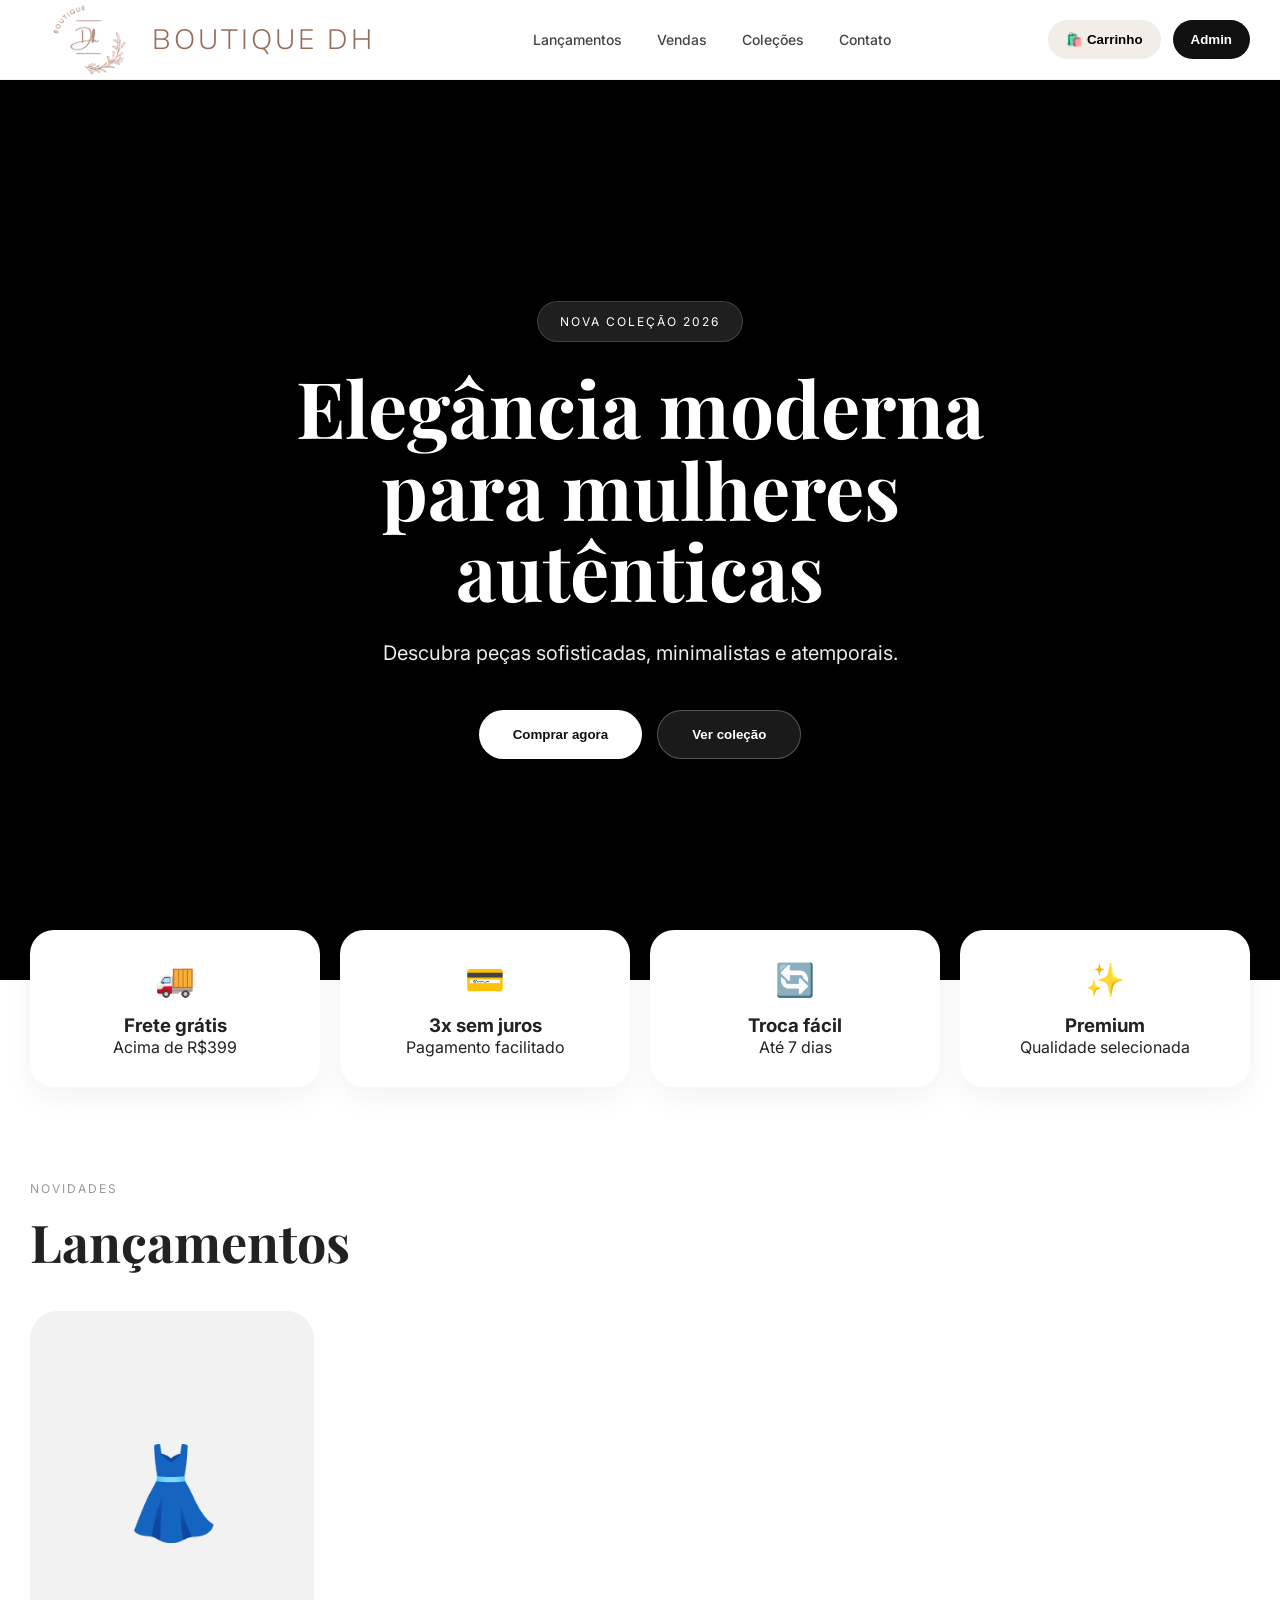
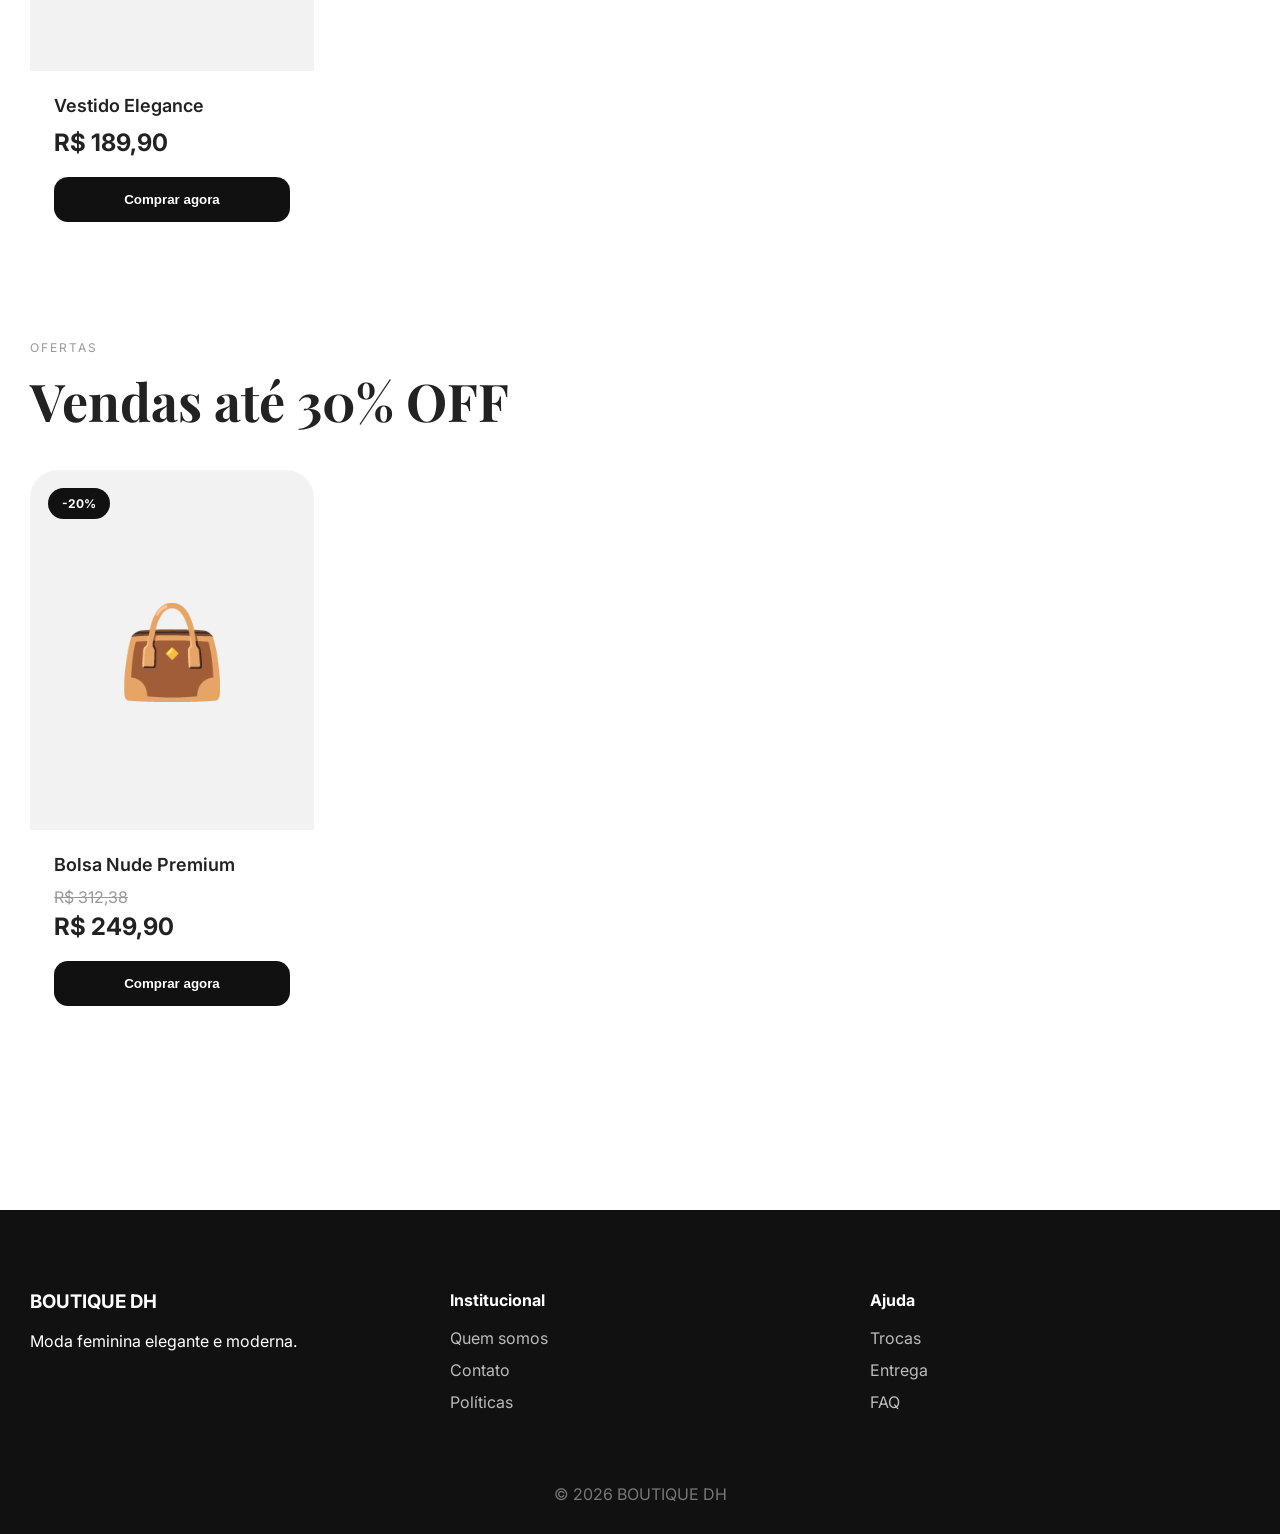
==== index.html @ a4593ec1 "Add files via upload" ====
<!DOCTYPE html>
<html lang="pt-BR">
<head>
    <meta charset="UTF-8">
    <meta name="viewport" content="width=device-width, initial-scale=1.0">
    <title>BOUTIQUE DH</title>

    <!-- GOOGLE FONTS -->
    <link rel="preconnect" href="https://fonts.googleapis.com">
    <link rel="preconnect" href="https://fonts.gstatic.com" crossorigin>
    <link href="https://fonts.googleapis.com/css2?family=Nunito+Sans:wght@300;400;600&display=swap" rel="stylesheet">

    <link href="https://fonts.googleapis.com/css2?family=Playfair+Display:wght@500;600;700&family=Inter:wght@300;400;500;600;700&display=swap" rel="stylesheet">

    <!-- CSS -->
    <link rel="stylesheet" href="style.css">
</head>
<div id="productModal" class="product-modal">

    <div class="modal-content">

        <span class="close-modal" onclick="closeProductModal()">
            ✖
        </span>

        <div class="modal-body">

            <div class="modal-image">
                <img id="modalImage" src="">
            </div>

            <div class="modal-info">

                <h2 id="modalName"></h2>

                <div id="modalOldPrice" class="old-price"></div>

                <div id="modalPrice" class="product-price"></div>

                <p class="modal-desc">
                    Produto exclusivo da Boutique DH. Elegância e qualidade em cada detalhe.
                </p>

                <button class="product-btn">
                    Comprar agora
                </button>

            </div>

        </div>

    </div>

</div>



<body>

    <!-- HEADER -->
    <header class="header">

        <div class="header-container">

            <div class="logo">
    <img src="./logo_sem_fundo.png" alt="Logo Boutique DH" class="logo-img">
    <span>BOUTIQUE DH</span>
</div>

            <nav class="nav">
                <a href="#lancamentos">Lançamentos</a>
                <a href="#descontos">Vendas</a>
                <a href="#">Coleções</a>
                <a href="#">Contato</a>
            </nav>

            <div class="header-actions">

                <button class="cart-btn">
                    🛍️ Carrinho
                </button>

                <button class="admin-btn" onclick="toggleAdmin()">
                    Admin
                </button>

            </div>

        </div>

    </header>

    <!-- CLIENTE -->
    <div id="customerView">

        <!-- HERO -->
        <section class="hero">

            <!-- BACKGROUND BLUR -->
            <div class="hero-bg-blur"></div>

            <!-- WRAPPER DOS VIDEOS -->
            <div class="hero-video-wrapper">

                <video autoplay muted loop playsinline class="hero-video">
                    <source src="./video.mp4" type="video/mp4">
                </video>

                <video autoplay muted loop playsinline class="hero-video">
                    <source src="./video.mp4" type="video/mp4">
                </video>

                <video autoplay muted loop playsinline class="hero-video">
                    <source src="./video.mp4" type="video/mp4">
                </video>

            </div>

            <!-- OVERLAY -->
            <div class="hero-overlay"></div>

            <!-- CONTEÚDO -->
            <div class="hero-content">

                <span class="hero-tag">
                    NOVA COLEÇÃO 2026
                </span>

                <h1>
                    Elegância moderna para mulheres autênticas
                </h1>

                <p>
                    Descubra peças sofisticadas, minimalistas e atemporais.
                </p>

                <div class="hero-buttons">

                    <button onclick="scrollToSection('lancamentos')" class="hero-btn primary">
                        Comprar agora
                    </button>

                    <button class="hero-btn secondary">
                        Ver coleção
                    </button>

                </div>

            </div>

        </section>

        <!-- BENEFÍCIOS -->
        <section class="benefits">

            <div class="benefit-card">
                <div class="benefit-icon">🚚</div>
                <h3>Frete grátis</h3>
                <p>Acima de R$399</p>
            </div>

            <div class="benefit-card">
                <div class="benefit-icon">💳</div>
                <h3>3x sem juros</h3>
                <p>Pagamento facilitado</p>
            </div>

            <div class="benefit-card">
                <div class="benefit-icon">🔄</div>
                <h3>Troca fácil</h3>
                <p>Até 7 dias</p>
            </div>

            <div class="benefit-card">
                <div class="benefit-icon">✨</div>
                <h3>Premium</h3>
                <p>Qualidade selecionada</p>
            </div>

        </section>

        <!-- PRODUTOS -->
        <main class="container">

            <section class="products-section">

                <div class="section-header">
                    <span>NOVIDADES</span>

                    <h2 id="lancamentos">
                        Lançamentos
                    </h2>
                </div>

                <div class="products-grid" id="lancamentosGrid"></div>

            </section>

            <section class="products-section">

                <div class="section-header">

                    <span>OFERTAS</span>

                    <h2 id="descontos">
                        Vendas até 30% OFF
                    </h2>

                </div>

                <div class="products-grid" id="descontosGrid"></div>

            </section>

        </main>

    </div>

    <!-- ADMIN -->
    <div id="adminPanel" class="admin-panel">

        <div class="admin-container">

            <div class="admin-top">

                <h2>Painel Administrativo</h2>

                <button onclick="toggleAdmin()" class="close-admin-btn">
                    Voltar para loja
                </button>

            </div>

            <div class="admin-tabs">

                <button class="admin-tab active" onclick="switchAdminTab(event, 'produtos')">
                    Produtos
                </button>

                <button class="admin-tab" onclick="switchAdminTab(event, 'adicionar')">
                    Adicionar Produto
                </button>

            </div>

            <!-- PRODUTOS -->
            <div id="tab-produtos" class="tab-content active">

                <table class="products-table">

                    <thead>
                        <tr>
                            <th>Foto</th>
                            <th>Nome</th>
                            <th>Preço</th>
                            <th>Desconto</th>
                            <th>Ações</th>
                        </tr>
                    </thead>

                    <tbody id="productsTableBody"></tbody>

                </table>

            </div>

            <!-- ADICIONAR -->
            <div id="tab-adicionar" class="tab-content">

                <form class="product-form" id="formAddProduct">

                    <div class="form-group">
    <label>Seção do produto</label>
    <select id="prodSection" required>
        <option value="lancamentos">Lançamentos</option>
        <option value="ofertas">Ofertas</option>
    </select>
</div>

                    <div class="form-row">

                        <div class="form-group">
                            <label>Nome</label>
                            <input type="text" id="prodName" required>
                        </div>

                        <div class="form-group">
                            <label>Preço</label>
                            <input type="number" id="prodPrice" required>
                        </div>

                    </div>

                    <div class="form-row">

                        <div class="form-group">
                            <label>Desconto (%)</label>
                            <input type="number" id="prodDiscount">
                        </div>

                        <div class="form-group">
                            <label>Emoji</label>
                            <input type="text" id="prodEmoji">
                        </div>

                    </div>

                    <div class="form-group">
                        <label>Imagem do produto</label>
                       <input type="file" id="prodImages" accept="image/*" multiple>
                       <div class="preview-images" id="imagePreview"></div>
                    </div>

                    <button type="submit" class="submit-btn" id="submitBtn">
    Adicionar produto
</button>

                </form>

            </div>

        </div>

    </div>

    <!-- FOOTER -->
    <footer class="footer">

        <div class="footer-grid">

            <div>
                <h3>BOUTIQUE DH</h3>

                <p>
                    Moda feminina elegante e moderna.
                </p>
            </div>

            <div>

                <h4>Institucional</h4>

                <a href="#">Quem somos</a>
                <a href="#">Contato</a>
                <a href="#">Políticas</a>

            </div>

            <div>

                <h4>Ajuda</h4>

                <a href="#">Trocas</a>
                <a href="#">Entrega</a>
                <a href="#">FAQ</a>

            </div>

        </div>

        <div class="footer-bottom">
            © 2026 BOUTIQUE DH
        </div>

    </footer>


<div id="productModal" class="product-modal">

    <div class="modal-content">

        <button class="close-modal" onclick="closeProductModal()">
            ✖
        </button>

        <div class="modal-gallery">

            <button class="nav left" onclick="prevImage()">
                ‹
            </button>

            <img id="modalImage" src="" />

            <button class="nav right" onclick="nextImage()">
                ›
            </button>

        </div>

        <h2 id="modalName"></h2>

        <p id="modalOldPrice" class="old-price"></p>
        <p id="modalPrice"></p>

    </div>

</div>



    <!-- JS -->
    <script src="script.js"></script>





</body>
</html>
---- style.css ----
*{
    margin:0;
    padding:0;
    box-sizing:border-box;
}

html{
    scroll-behavior:smooth;
}

body{
    font-family:'Inter',sans-serif;
    background:#ffffff;
    color:#222;
}

/* HEADER */

.header{
    position:sticky;
    top:0;
    z-index:999;

    background:rgba(255,255,255,0.9);
    backdrop-filter:blur(10px);
    border-bottom:1px solid rgba(0,0,0,0.05);

    height:80px;
}

.header-container{
    max-width:1400px;
    margin:auto;

    padding:0 30px;
    height:100%;

    display:flex;
    align-items:center;
    justify-content:space-between;
}

/* LOGO */

/* LOGO */

.logo{
    display:flex;
    align-items:center;
    gap:12px;

    font-family: 'Nunito Sans', sans-serif;
    font-weight:300;

    font-size:28px;
    letter-spacing:3px;
    text-transform:uppercase;

    color:#976C59;

    -webkit-font-smoothing: antialiased;
    -moz-osx-font-smoothing: grayscale;
}




.logo-img{
    width:110px;
    height:auto;
    object-fit:contain;
}

/* NAV */

.nav{
    display:flex;
    gap:35px;
}

.nav a{
    text-decoration:none;
    color:#444;
    font-size:14px;
    font-weight:500;
    transition:0.3s;
}

.nav a:hover{
    color:#b78b68;
}

/* BOTÕES HEADER */

.header-actions{
    display:flex;
    gap:12px;
}

.cart-btn,
.admin-btn{
    border:none;
    cursor:pointer;

    padding:12px 18px;
    border-radius:50px;

    font-weight:600;
    transition:0.3s;
}

.cart-btn{
    background:#f2ede7;
}

.admin-btn{
    background:#111;
    color:white;
}

.admin-btn:hover{
    opacity:0.9;
}

/* HERO */

.hero{
    position:relative;
    height:100vh;
    overflow:hidden;

    display:flex;
    align-items:center;
    justify-content:center;

    background:#000;
}

/* FUNDO DESFOCADO */

.hero-bg-blur{
    position:absolute;
    inset:0;

    background:url('./capa-video.jpg') center center/cover no-repeat;

    filter:blur(50px);
    transform:scale(1.2);

    z-index:1;
}

/* WRAPPER DOS VIDEOS */

.hero-video-wrapper{
    position:absolute;
    inset:0;

    display:grid;
    grid-template-columns:1fr 1fr 1fr;

    z-index:2;
}

.hero-video{
    width:100%;
    height:100%;

    object-fit:cover;

    opacity:0.92;
}

/* OVERLAY */

.hero-overlay{
    position:absolute;
    inset:0;

    background:linear-gradient(
        to bottom,
        rgba(0,0,0,0.45),
        rgba(0,0,0,0.15),
        rgba(0,0,0,0.55)
    );

    z-index:3;
}

/* CONTEÚDO */

.hero-content{
    position:relative;
    z-index:4;

    max-width:850px;
    padding:0 25px;

    text-align:center;
    color:white;
}

.hero-tag{
    display:inline-block;

    padding:12px 22px;
    border-radius:50px;

    background:rgba(255,255,255,0.12);
    backdrop-filter:blur(10px);

    border:1px solid rgba(255,255,255,0.15);

    font-size:12px;
    letter-spacing:2px;

    margin-bottom:25px;
}

.hero h1{
    font-family:'Playfair Display',serif;

    font-size:78px;
    line-height:1.05;
    font-weight:700;

    margin-bottom:24px;

    text-shadow:0 10px 30px rgba(0,0,0,0.45);
}

.hero p{
    font-size:20px;
    line-height:1.7;

    color:rgba(255,255,255,0.92);

    margin-bottom:40px;
}

.hero-buttons{
    display:flex;
    gap:15px;
    justify-content:center;
}

.hero-btn{
    padding:16px 34px;

    border:none;
    border-radius:50px;

    cursor:pointer;
    font-weight:600;

    transition:0.3s;
}

.hero-btn.primary{
    background:white;
    color:#111;
}

.hero-btn.primary:hover{
    transform:translateY(-2px);
}

.hero-btn.secondary{
    background:rgba(255,255,255,0.1);
    color:white;

    border:1px solid rgba(255,255,255,0.25);
}

.hero-btn.secondary:hover{
    background:rgba(255,255,255,0.18);
}

/* BENEFITS */

.benefits{
    max-width:1300px;
    margin:-50px auto 0;

    position:relative;
    z-index:10;

    display:grid;
    grid-template-columns:repeat(4,1fr);

    gap:20px;
    padding:0 30px;
}

.benefit-card{
    background:white;

    border-radius:24px;
    padding:30px;

    text-align:center;

    box-shadow:0 10px 30px rgba(0,0,0,0.05);

    transition:0.3s;
}

.benefit-card:hover{
    transform:translateY(-5px);
}

.benefit-icon{
    font-size:32px;
    margin-bottom:15px;
}

/* CONTAINER */

.container{
    max-width:1400px;
    margin:auto;

    padding:90px 30px;
}

.products-section{
    margin-bottom:90px;
}

.section-header{
    margin-bottom:35px;
}

.section-header span{
    font-size:12px;
    letter-spacing:2px;
    color:#999;
}

.section-header h2{
    font-family:'Playfair Display',serif;
    font-size:52px;
    margin-top:10px;
}

/* PRODUTOS */

.products-grid{
    display:grid;
    grid-template-columns:repeat(auto-fill,minmax(280px,1fr));
    gap:28px;
}

.product-card{
    background:white;
    border-radius:28px;

    overflow:hidden;

    transition:0.35s;

    position:relative;
}

.product-card:hover{
    transform:translateY(-8px);
    box-shadow:0 20px 50px rgba(0,0,0,0.12);
}

.product-image{
    width:100%;
    height:360px;

    overflow:hidden;
    background:#f2f2f2;
}

.product-image img{
    width:100%;
    height:100%;

    object-fit:cover;
    transition:0.4s;
}

.product-card:hover img{
    transform:scale(1.05);
}

.product-image-fallback{
    width:100%;
    height:100%;

    display:flex;
    align-items:center;
    justify-content:center;

    font-size:90px;
}

.discount-badge{
    position:absolute;

    top:18px;
    left:18px;

    background:#111;
    color:white;

    padding:8px 14px;
    border-radius:50px;

    font-size:12px;
    font-weight:700;

    z-index:20;
}

.product-info{
    padding:24px;
}

.product-name{
    font-size:18px;
    font-weight:600;

    margin-bottom:12px;
}

.old-price{
    text-decoration:line-through;
    color:#999;

    margin-bottom:5px;
}

.product-price{
    font-size:24px;
    font-weight:700;

    margin-bottom:20px;
}

.product-btn{
    width:100%;
    border:none;

    background:#111;
    color:white;

    padding:15px;
    border-radius:14px;

    cursor:pointer;
    font-weight:600;

    transition:0.3s;
}

.product-btn:hover{
    opacity:0.92;
}

/* FOOTER */

.footer{
    background:#111;
    color:white;

    padding:80px 30px 30px;
}

.footer-grid{
    max-width:1400px;
    margin:auto;

    display:grid;
    grid-template-columns:repeat(3,1fr);

    gap:40px;
}

.footer h3,
.footer h4{
    margin-bottom:18px;
}

.footer a{
    display:block;
    margin-bottom:12px;

    color:#bbb;
    text-decoration:none;

    transition:0.3s;
}

.footer a:hover{
    color:white;
}

.footer-bottom{
    text-align:center;
    margin-top:60px;

    color:#777;
}

/* ADMIN */

.admin-panel{
    display:none;
    min-height:100vh;

    padding:40px;
    background:#f5f5f5;
}

.admin-panel.active{
    display:block;
}

.admin-container{
    max-width:1300px;
    margin:auto;
}

.admin-top{
    display:flex;
    justify-content:space-between;

    margin-bottom:30px;
}

.close-admin-btn{
    border:none;

    padding:12px 20px;
    border-radius:12px;

    background:#111;
    color:white;

    cursor:pointer;
}

.admin-tabs{
    display:flex;
    gap:15px;

    margin-bottom:30px;
}

.admin-tab{
    border:none;

    padding:14px 20px;
    border-radius:12px;

    background:white;

    cursor:pointer;
}

.admin-tab.active{
    background:#111;
    color:white;
}

.tab-content{
    display:none;
}

.tab-content.active{
    display:block;
}

.products-table{
    width:100%;
    background:white;

    border-radius:20px;
    overflow:hidden;

    border-collapse:collapse;
}

.products-table th,
.products-table td{
    padding:18px;
    border-bottom:1px solid #eee;
}

.product-thumb{
    width:60px;
    height:60px;

    object-fit:cover;
    border-radius:12px;
}

.product-form{
    background:white;
    padding:35px;

    border-radius:24px;
}

.form-row{
    display:grid;
    grid-template-columns:1fr 1fr;

    gap:20px;
}

.form-group{
    margin-bottom:20px;
}

.form-group label{
    display:block;
    margin-bottom:10px;

    font-weight:600;
}

.form-group input{
    width:100%;
    padding:15px;

    border-radius:14px;
    border:1px solid #ddd;
}

.submit-btn{
    border:none;
    background:#111;

    color:white;
    padding:16px 24px;

    border-radius:14px;
    cursor:pointer;
}

/* RESPONSIVO */

@media(max-width:900px){

    .hero-video-wrapper{
        grid-template-columns:1fr;
    }

    .hero h1{
        font-size:58px;
    }

    .benefits{
        grid-template-columns:1fr 1fr;
    }

    .footer-grid{
        grid-template-columns:1fr;
    }

    .form-row{
        grid-template-columns:1fr;
    }

    .nav{
        display:none;
    }
}

@media(max-width:600px){

    .hero{
        height:90vh;
    }

    .hero-content{
        padding:0 30px;
    }

    .hero h1{
        font-size:40px;
    }

    .hero p{
        font-size:16px;
    }

    .hero-buttons{
        flex-direction:column;
    }

    .benefits{
        grid-template-columns:1fr;
    }

    .section-header h2{
        font-size:38px;
    }
}


.form-group select{
    width:100%;
    padding:15px;

    border-radius:14px;
    border:1px solid #ddd;

    background:white;
    font-family:inherit;
}


.product-modal{
    position:fixed;
    inset:0;

    background:rgba(0,0,0,0.6);

    display:none;
    align-items:center;
    justify-content:center;

    z-index:9999;
}

.product-modal.active{
    display:flex;
}

.modal-content{
    background:white;
    width:90%;
    max-width:900px;

    border-radius:20px;
    overflow:hidden;

    position:relative;
}

.close-modal{
    position:absolute;
    top:15px;
    right:20px;

    cursor:pointer;
    font-size:20px;
}

.modal-body{
    display:grid;
    grid-template-columns:1fr 1fr;
}

.modal-image img{
    width:100%;
    height:100%;
    object-fit:cover;
}

.modal-info{
    padding:30px;
}

.modal-desc{
    margin:20px 0;
    color:#555;
}

@media(max-width:800px){
    .modal-body{
        grid-template-columns:1fr;
    }
}

.preview-images{
    display:flex;
    gap:10px;
    flex-wrap:wrap;
    margin-top:10px;
}

.preview-images img{
    width:70px;
    height:70px;
    object-fit:cover;

    border-radius:10px;
    border:1px solid #ddd;
}



.product-modal{
    position:fixed;
    inset:0;

    background:rgba(0,0,0,0.7);
    display:none;

    align-items:center;
    justify-content:center;

    z-index:9999;
}

.product-modal.active{
    display:flex;
}

.modal-content{
    background:white;
    padding:25px;
    border-radius:20px;

    width:90%;
    max-width:600px;

    text-align:center;
    position:relative;
}

.close-modal{
    position:absolute;
    top:10px;
    right:10px;

    border:none;
    background:none;
    font-size:18px;
    cursor:pointer;
}

.modal-gallery{
    position:relative;
    width:100%;
    height:350px;

    display:flex;
    align-items:center;
    justify-content:center;

    margin-bottom:20px;
}

.modal-gallery img{
    width:100%;
    height:100%;
    object-fit:cover;

    border-radius:14px;
}

.modal-gallery .nav{
    position:absolute;
    top:50%;
    transform:translateY(-50%);

    border:none;
    background:rgba(0,0,0,0.5);
    color:white;

    width:40px;
    height:40px;

    border-radius:50%;
    cursor:pointer;

    font-size:20px;
}

.modal-gallery .left{
    left:10px;
}

.modal-gallery .right{
    right:10px;
}
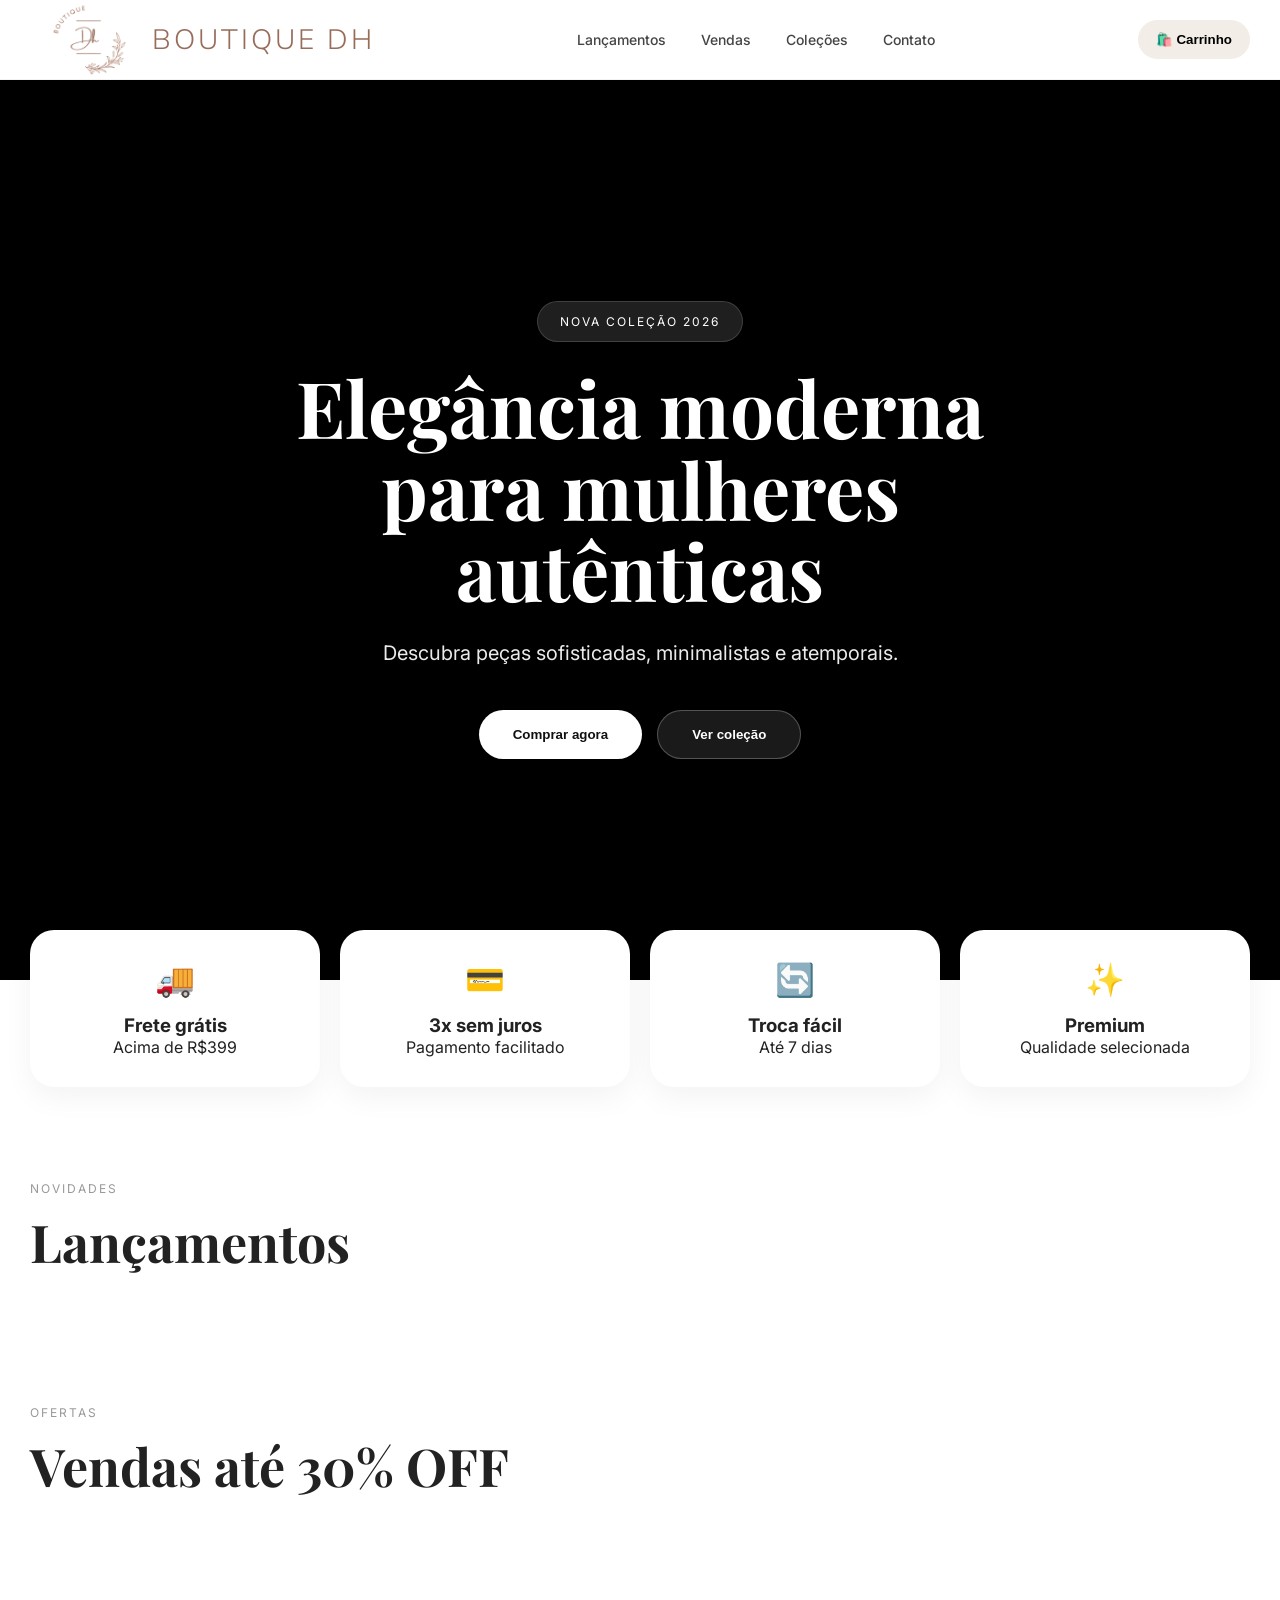
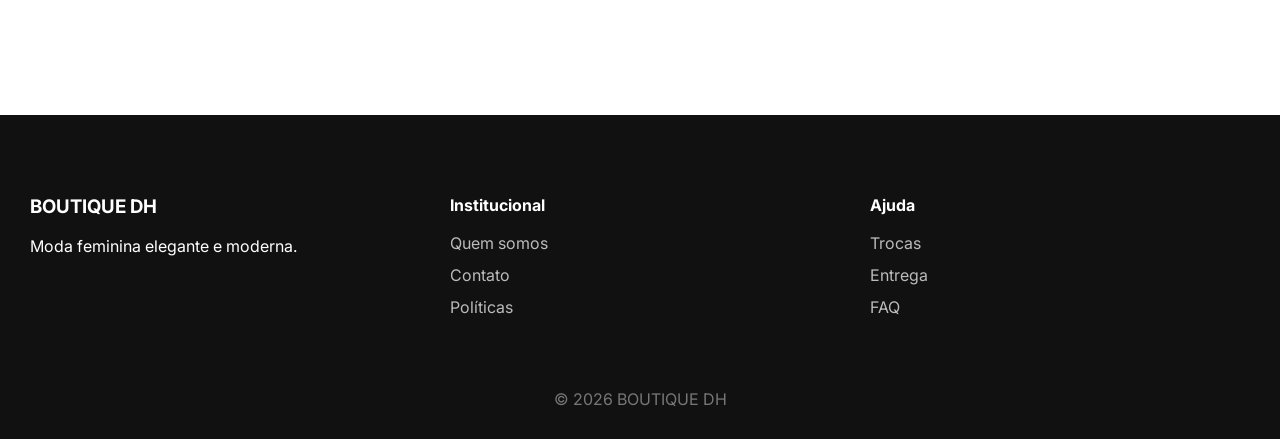
==== commit 7ad69a88: "Update index.html ajustes do index para exluir dados do admin" ====
--- a/index.html
+++ b/index.html
@@ -80,9 +80,7 @@
                     🛍️ Carrinho
                 </button>
 
-                <button class="admin-btn" onclick="toggleAdmin()">
-                    Admin
-                </button>
+                
 
             </div>
 
@@ -216,112 +214,7 @@
 
     </div>
 
-    <!-- ADMIN -->
-    <div id="adminPanel" class="admin-panel">
-
-        <div class="admin-container">
-
-            <div class="admin-top">
-
-                <h2>Painel Administrativo</h2>
-
-                <button onclick="toggleAdmin()" class="close-admin-btn">
-                    Voltar para loja
-                </button>
-
-            </div>
-
-            <div class="admin-tabs">
-
-                <button class="admin-tab active" onclick="switchAdminTab(event, 'produtos')">
-                    Produtos
-                </button>
-
-                <button class="admin-tab" onclick="switchAdminTab(event, 'adicionar')">
-                    Adicionar Produto
-                </button>
-
-            </div>
-
-            <!-- PRODUTOS -->
-            <div id="tab-produtos" class="tab-content active">
-
-                <table class="products-table">
-
-                    <thead>
-                        <tr>
-                            <th>Foto</th>
-                            <th>Nome</th>
-                            <th>Preço</th>
-                            <th>Desconto</th>
-                            <th>Ações</th>
-                        </tr>
-                    </thead>
-
-                    <tbody id="productsTableBody"></tbody>
-
-                </table>
-
-            </div>
-
-            <!-- ADICIONAR -->
-            <div id="tab-adicionar" class="tab-content">
-
-                <form class="product-form" id="formAddProduct">
-
-                    <div class="form-group">
-    <label>Seção do produto</label>
-    <select id="prodSection" required>
-        <option value="lancamentos">Lançamentos</option>
-        <option value="ofertas">Ofertas</option>
-    </select>
-</div>
-
-                    <div class="form-row">
-
-                        <div class="form-group">
-                            <label>Nome</label>
-                            <input type="text" id="prodName" required>
-                        </div>
-
-                        <div class="form-group">
-                            <label>Preço</label>
-                            <input type="number" id="prodPrice" required>
-                        </div>
-
-                    </div>
-
-                    <div class="form-row">
-
-                        <div class="form-group">
-                            <label>Desconto (%)</label>
-                            <input type="number" id="prodDiscount">
-                        </div>
-
-                        <div class="form-group">
-                            <label>Emoji</label>
-                            <input type="text" id="prodEmoji">
-                        </div>
-
-                    </div>
-
-                    <div class="form-group">
-                        <label>Imagem do produto</label>
-                       <input type="file" id="prodImages" accept="image/*" multiple>
-                       <div class="preview-images" id="imagePreview"></div>
-                    </div>
-
-                    <button type="submit" class="submit-btn" id="submitBtn">
-    Adicionar produto
-</button>
-
-                </form>
-
-            </div>
-
-        </div>
-
-    </div>
+
 
     <!-- FOOTER -->
     <footer class="footer">
@@ -396,7 +289,9 @@
 
 </div>
 
-
+<script src="https://www.gstatic.com/firebasejs/10.12.2/firebase-app-compat.js"></script>
+
+<script src="https://www.gstatic.com/firebasejs/10.12.2/firebase-database-compat.js"></script>
 
     <!-- JS -->
     <script src="script.js"></script>
@@ -406,4 +301,4 @@
 
 
 </body>
-</html>+</html>
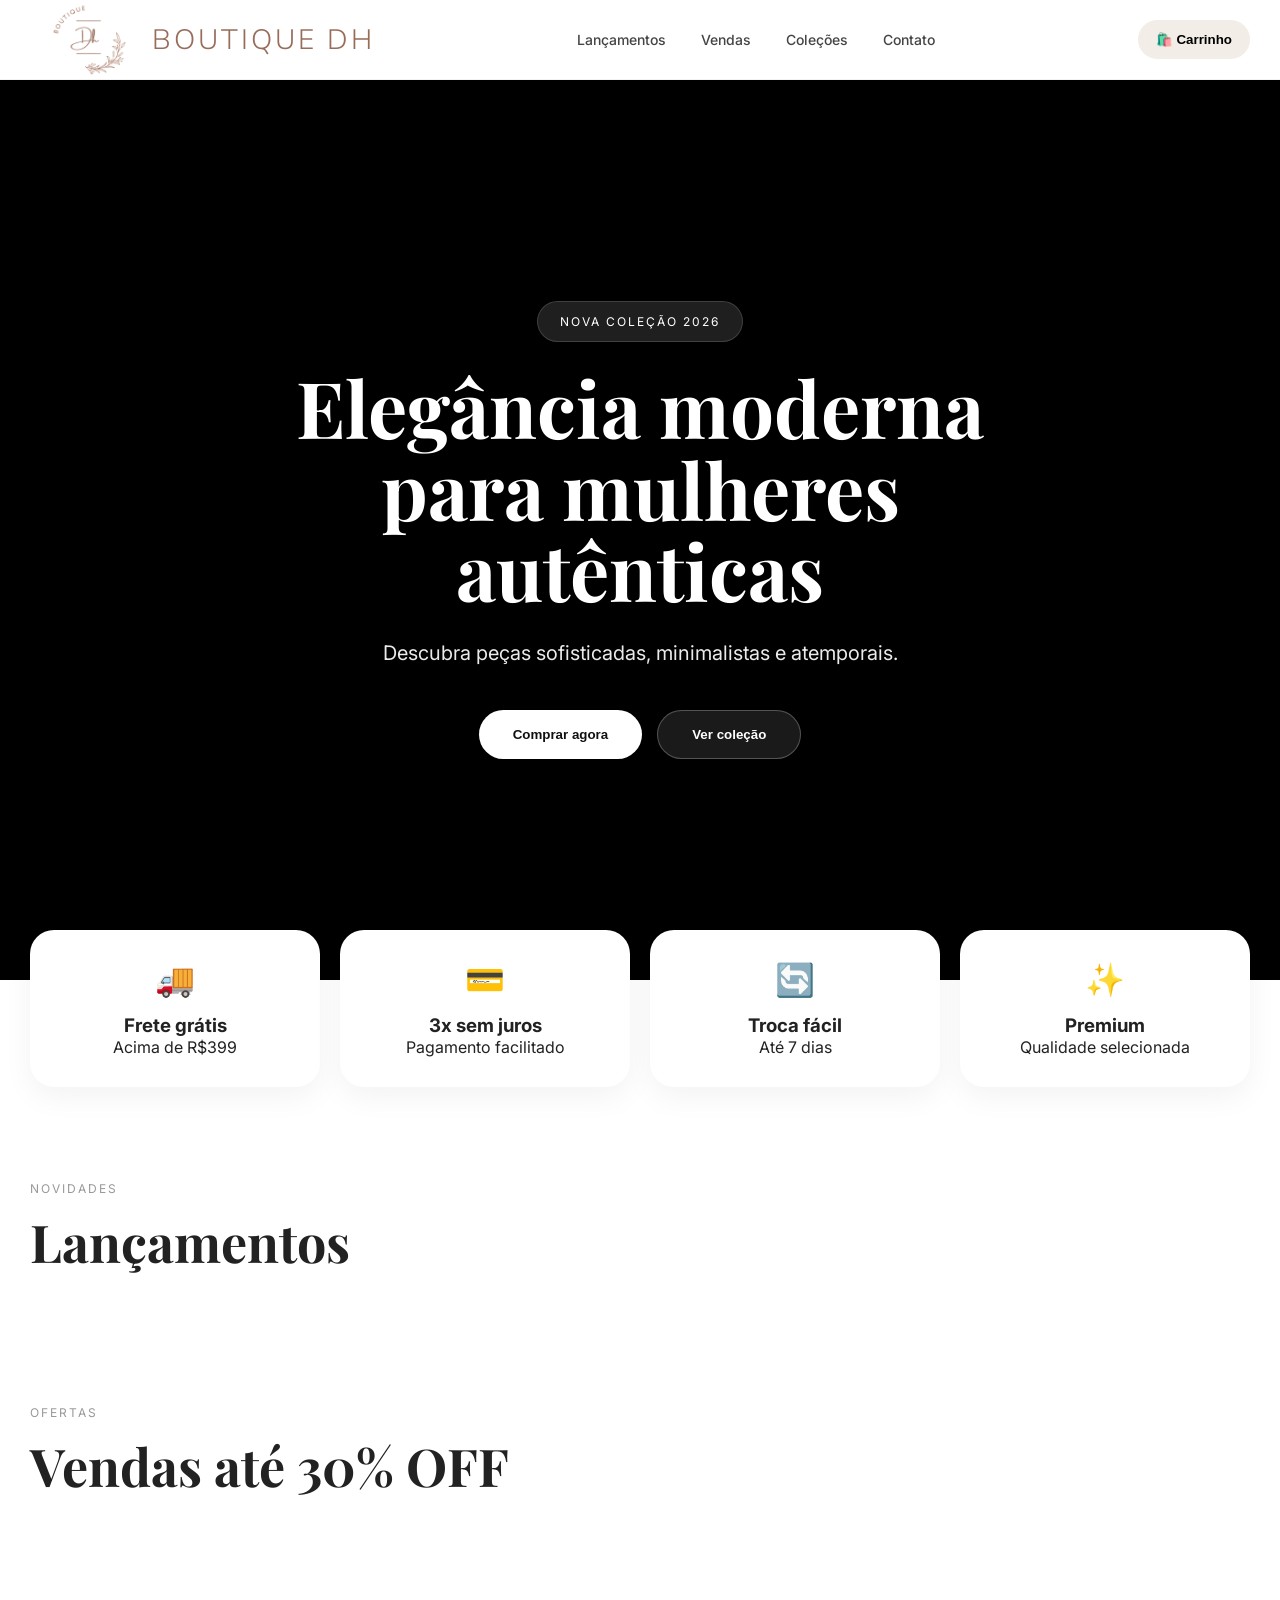
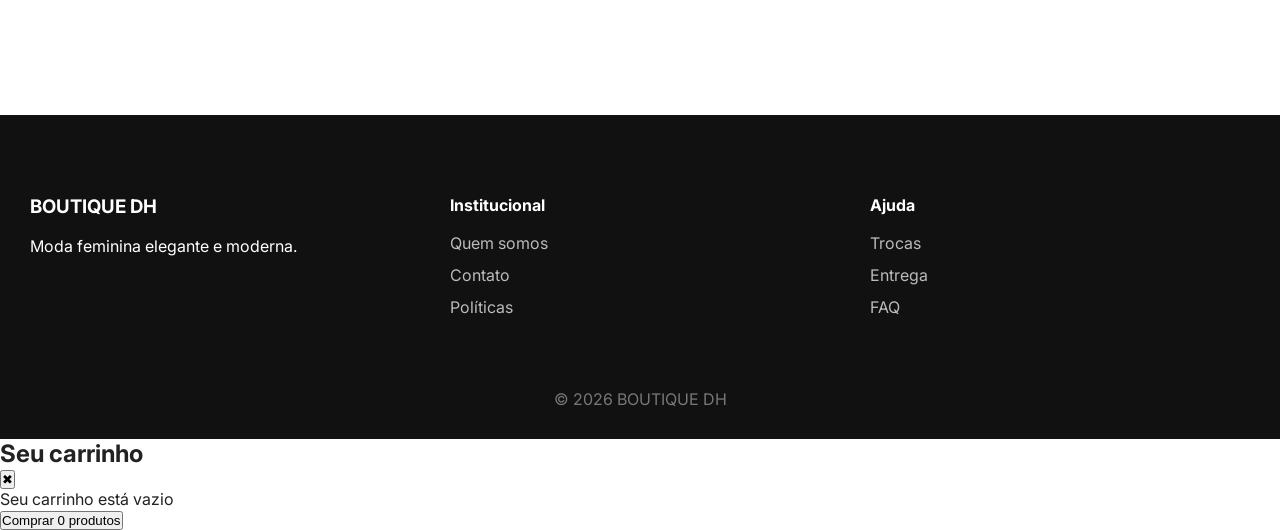
==== commit ab6d4373: "Update index.html" ====
--- a/index.html
+++ b/index.html
@@ -15,43 +15,6 @@
     <!-- CSS -->
     <link rel="stylesheet" href="style.css">
 </head>
-<div id="productModal" class="product-modal">
-
-    <div class="modal-content">
-
-        <span class="close-modal" onclick="closeProductModal()">
-            ✖
-        </span>
-
-        <div class="modal-body">
-
-            <div class="modal-image">
-                <img id="modalImage" src="">
-            </div>
-
-            <div class="modal-info">
-
-                <h2 id="modalName"></h2>
-
-                <div id="modalOldPrice" class="old-price"></div>
-
-                <div id="modalPrice" class="product-price"></div>
-
-                <p class="modal-desc">
-                    Produto exclusivo da Boutique DH. Elegância e qualidade em cada detalhe.
-                </p>
-
-                <button class="product-btn">
-                    Comprar agora
-                </button>
-
-            </div>
-
-        </div>
-
-    </div>
-
-</div>
 
 
 
@@ -76,10 +39,12 @@
 
             <div class="header-actions">
 
-                <button class="cart-btn">
-                    🛍️ Carrinho
+                <button
+                   class="cart-btn"
+                    onclick="openCart()">
+
+                     🛍️ Carrinho
                 </button>
-
                 
 
             </div>
@@ -256,8 +221,6 @@
         </div>
 
     </footer>
-
-
 <div id="productModal" class="product-modal">
 
     <div class="modal-content">
@@ -266,24 +229,113 @@
             ✖
         </button>
 
-        <div class="modal-gallery">
-
-            <button class="nav left" onclick="prevImage()">
-                ‹
+        <div class="modal-body">
+
+            <div class="modal-gallery">
+
+                <button class="modal-nav left" onclick="prevImage()">
+                    ‹
+                </button>
+
+                <img id="modalImage" src="" />
+
+                <button class="modal-nav right" onclick="nextImage()">
+                     ›
+                </button>
+
+            </div>
+
+            <div class="modal-info">
+
+                <h2 id="modalName"></h2>
+
+                <p id="modalOldPrice" class="old-price"></p>
+
+                <p id="modalPrice"></p>
+
+               <p id="modalDescription"></p>
+
+<div class="product-options">
+
+    <div class="option-group">
+
+        <h4>Tamanhos</h4>
+
+        <div id="sizeOptions" class="options-list"></div>
+
+    </div>
+
+    <div class="option-group">
+
+        <h4>Cores</h4>
+
+        <div id="colorOptions" class="options-list"></div>
+
+    </div>
+
+</div>
+
+<div class="modal-actions">
+
+    <button
+        class="product-btn secondary-btn"
+        onclick="addToCart()">
+
+        Adicionar ao carrinho
+
+    </button>
+
+    <button
+        class="product-btn"
+        onclick="buyProduct()">
+
+        Comprar agora
+
+    </button>
+
+</div>
+
+            </div>
+
+        </div>
+
+    </div>
+
+</div>
+<div id="cartModal" class="cart-modal">
+
+    <div class="cart-content">
+
+        <div class="cart-header">
+
+            <h2>Seu carrinho</h2>
+
+            <button
+                class="close-cart"
+                onclick="closeCart()">
+
+                ✖
+
             </button>
 
-            <img id="modalImage" src="" />
-
-            <button class="nav right" onclick="nextImage()">
-                ›
-            </button>
-
-        </div>
-
-        <h2 id="modalName"></h2>
-
-        <p id="modalOldPrice" class="old-price"></p>
-        <p id="modalPrice"></p>
+        </div>
+
+        <div id="cartItems">
+
+            <p class="empty-cart">
+                Seu carrinho está vazio
+            </p>
+
+        </div>
+
+        <button
+    class="checkout-btn"
+    id="checkoutBtn"
+    onclick="checkoutWhatsApp()">
+
+    Comprar 0 produtos
+
+</button>
 
     </div>
 
--- a/style.css
+++ b/style.css
@@ -881,4 +881,34 @@
 
 .modal-gallery .right{
     right:10px;
-}+}
+
+
+
+.login-screen{
+    min-height:100vh;
+
+    display:flex;
+    align-items:center;
+    justify-content:center;
+
+    background:#f5f5f5;
+}
+
+.login-box{
+    background:white;
+
+    padding:40px;
+    border-radius:24px;
+
+    width:100%;
+    max-width:400px;
+
+    text-align:center;
+
+    box-shadow:0 10px 40px rgba(0,0,0,0.08);
+}
+
+.login-box h2{
+    margin-bottom:25px;
+}
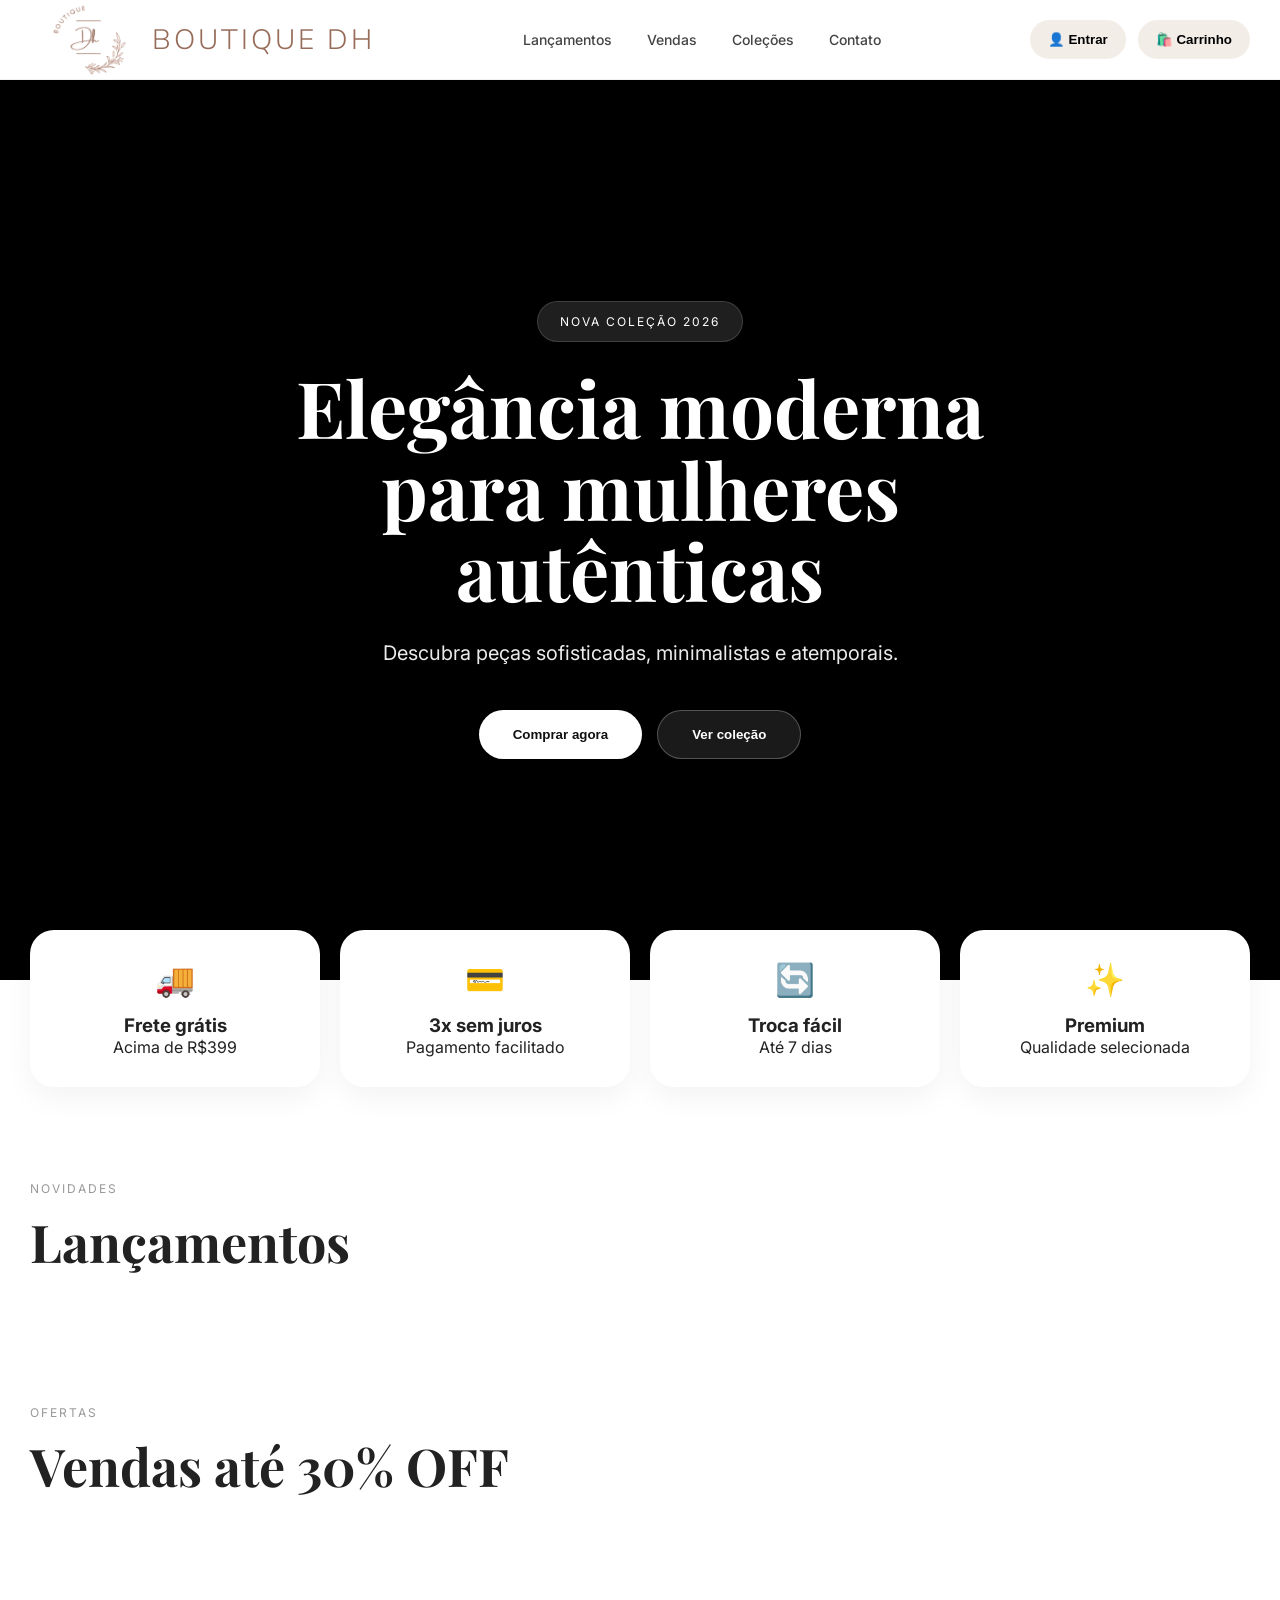
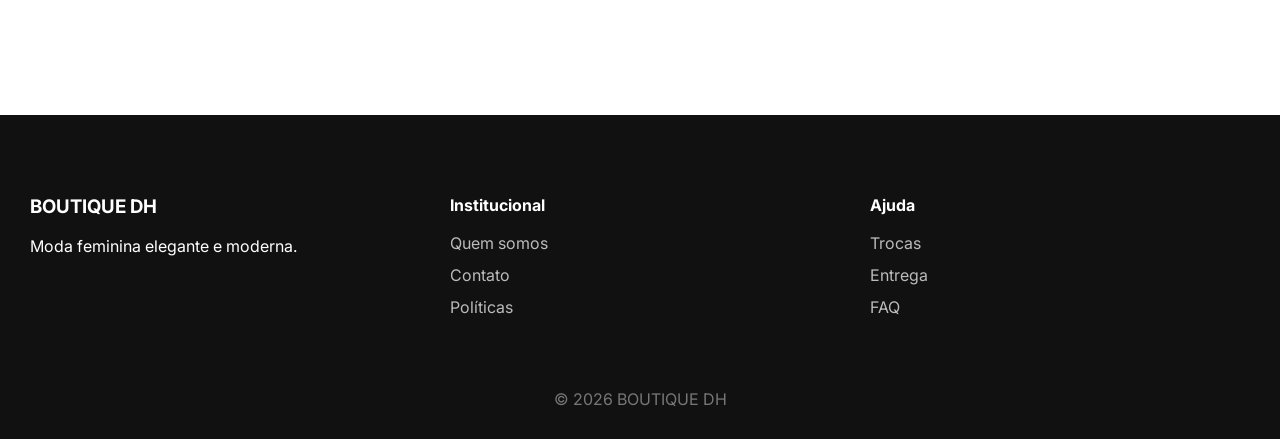
==== commit e50a6403: "Update index.html" ====
--- a/index.html
+++ b/index.html
@@ -37,17 +37,29 @@
                 <a href="#">Contato</a>
             </nav>
 
-            <div class="header-actions">
-
-                <button
-                   class="cart-btn"
-                    onclick="openCart()">
-
-                     🛍️ Carrinho
-                </button>
-                
-
-            </div>
+<div class="header-actions">
+
+    <div id="userBox" class="user-box">
+        <span id="userGreeting"></span>
+
+        <button onclick="logoutCustomer()" class="cart-btn">
+    Sair
+</button>
+    </div>
+
+    <button
+        id="loginBtn"
+        onclick="loginCustomer()"
+        class="cart-btn">
+
+        👤 Entrar
+    </button>
+
+    <button class="cart-btn" onclick="openCart()">
+        🛍️ Carrinho
+    </button>
+
+</div>
 
         </div>
 
@@ -345,6 +357,8 @@
 
 <script src="https://www.gstatic.com/firebasejs/10.12.2/firebase-database-compat.js"></script>
 
+<script src="https://www.gstatic.com/firebasejs/10.12.2/firebase-auth-compat.js"></script>
+
     <!-- JS -->
     <script src="script.js"></script>
 
--- a/style.css
+++ b/style.css
@@ -912,3 +912,560 @@
 .login-box h2{
     margin-bottom:25px;
 }
+
+
+#modalDescription{
+    margin-top: 15px;
+    color: #555;
+    line-height: 1.6;
+}
+
+#modalSizes,
+#modalColors{
+    margin-top: 10px;
+    font-weight: 600;
+    color: #222;
+}
+
+
+/* =========================
+   MODAL PRODUTO
+========================= */
+
+.product-modal{
+    position: fixed;
+    inset: 0;
+    background: rgba(0,0,0,0.7);
+
+    display: none;
+    align-items: center;
+    justify-content: center;
+
+    z-index: 9999;
+
+    padding: 20px;
+}
+
+.product-modal.active{
+    display: flex;
+}
+
+.modal-content{
+    background: #fff;
+
+    width: 100%;
+    max-width: 1100px;
+
+    border-radius: 24px;
+
+    overflow: hidden;
+
+    position: relative;
+}
+
+.modal-body{
+    display: grid;
+    grid-template-columns: 1fr 1fr;
+
+    gap: 40px;
+
+    padding: 40px;
+}
+
+.modal-gallery{
+    position: relative;
+}
+
+.modal-gallery img{
+    width: 100%;
+    height: 650px;
+
+    object-fit: cover;
+
+    border-radius: 18px;
+}
+
+.modal-info{
+    display: flex;
+    flex-direction: column;
+
+    justify-content: center;
+}
+
+.modal-info h2{
+    font-size: 38px;
+    margin-bottom: 15px;
+
+    color: #111;
+}
+
+.modal-info .old-price{
+    font-size: 20px;
+    text-decoration: line-through;
+
+    color: #999;
+
+    margin-bottom: 8px;
+}
+
+.modal-info #modalPrice{
+    font-size: 34px;
+    font-weight: 700;
+
+    color: #111;
+
+    margin-bottom: 24px;
+}
+
+#modalDescription{
+    font-size: 16px;
+    line-height: 1.7;
+
+    color: #555;
+
+    margin-bottom: 24px;
+}
+
+#modalSizes,
+#modalColors{
+    font-size: 15px;
+    color: #333;
+
+    margin-bottom: 14px;
+
+    padding: 14px 18px;
+
+    background: #f5f5f5;
+
+    border-radius: 12px;
+}
+
+.close-modal{
+    position: absolute;
+
+    top: 20px;
+    right: 20px;
+
+    border: none;
+    background: #111;
+
+    color: #fff;
+
+    width: 42px;
+    height: 42px;
+
+    border-radius: 50%;
+
+    cursor: pointer;
+
+    font-size: 18px;
+
+    z-index: 10;
+}
+
+.modal-nav{
+    position: absolute;
+
+    top: 50%;
+    transform: translateY(-50%);
+
+    width: 42px;
+    height: 42px;
+
+    border-radius: 50%;
+
+    border: none;
+
+    background: rgba(0,0,0,0.6);
+
+    color: white;
+
+    cursor: pointer;
+
+    font-size: 28px;
+}
+
+.modal-nav.left{
+    left: 15px;
+}
+
+.modal-nav.right{
+    right: 15px;
+}
+
+/* MOBILE */
+
+@media(max-width: 900px){
+
+    .modal-body{
+        grid-template-columns: 1fr;
+        padding: 20px;
+    }
+
+    .modal-gallery img{
+        height: 420px;
+    }
+
+    .modal-info h2{
+        font-size: 28px;
+    }
+
+    .modal-info #modalPrice{
+        font-size: 28px;
+    }
+
+}
+
+.option-btn{
+    min-width:55px;
+    height:42px;
+
+    padding:0 18px;
+
+    border:1px solid #dcdcdc;
+    background:white;
+
+    border-radius:12px;
+
+    cursor:pointer;
+
+    font-size:14px;
+    font-weight:500;
+
+    color:#333;
+
+    transition:all 0.25s ease;
+
+    display:flex;
+    align-items:center;
+    justify-content:center;
+}
+
+.option-btn:hover{
+    border-color:#111;
+    transform:translateY(-1px);
+}
+
+.option-btn.active{
+    background:#111;
+    color:white;
+
+    border-color:#111;
+
+    box-shadow:0 8px 18px rgba(0,0,0,0.12);
+}
+
+
+.product-options{
+    margin-top:28px;
+}
+
+.option-group{
+    margin-bottom:24px;
+}
+
+.option-group h4{
+    font-size:15px;
+    font-weight:600;
+
+    margin-bottom:12px;
+
+    color:#111;
+}
+
+.options-list{
+    display:flex;
+    flex-wrap:wrap;
+    gap:12px;
+}
+
+.modal-actions{
+    display:flex;
+    gap:14px;
+
+    margin-top:30px;
+}
+
+.secondary-btn{
+    background:#f3f3f3;
+    color:#111;
+}
+
+.secondary-btn:hover{
+    background:#e7e7e7;
+}
+
+
+.cart-modal{
+    position:fixed;
+    inset:0;
+
+    background:rgba(0,0,0,0.5);
+
+    display:none;
+    justify-content:flex-end;
+
+    z-index:99999;
+}
+
+.cart-modal.active{
+    display:flex;
+}
+
+.cart-content{
+    width:100%;
+    max-width:420px;
+    height:100%;
+
+    background:white;
+
+    padding:25px;
+
+    overflow-y:auto;
+}
+
+.cart-header{
+    display:flex;
+    align-items:center;
+    justify-content:space-between;
+
+    margin-bottom:25px;
+}
+
+.close-cart{
+    border:none;
+    background:none;
+
+    font-size:20px;
+    cursor:pointer;
+}
+
+.empty-cart{
+    color:#777;
+}
+
+/* =========================
+   CARRINHO
+========================= */
+
+.cart-modal{
+    position: fixed;
+    inset: 0;
+
+    background: rgba(0,0,0,0.65);
+
+    display: none;
+    align-items: center;
+    justify-content: center;
+
+    z-index: 99999;
+
+    padding: 20px;
+}
+
+.cart-modal.active{
+    display: flex;
+}
+
+.cart-content{
+    width: 100%;
+    max-width: 700px;
+
+    max-height: 85vh;
+    overflow-y: auto;
+
+    background: white;
+
+    border-radius: 24px;
+
+    padding: 30px;
+}
+
+.cart-header{
+    display: flex;
+    align-items: center;
+    justify-content: space-between;
+
+    margin-bottom: 25px;
+}
+
+.cart-header h2{
+    font-size: 30px;
+    color: #111;
+}
+
+.close-cart{
+    width: 42px;
+    height: 42px;
+
+    border: none;
+    border-radius: 50%;
+
+    background: #111;
+    color: white;
+
+    cursor: pointer;
+
+    font-size: 16px;
+}
+
+/* ITEM */
+
+.cart-item{
+    display: flex;
+    gap: 18px;
+
+    padding: 18px 0;
+
+    border-bottom: 1px solid #eee;
+}
+
+.cart-item img{
+    width: 110px;
+    height: 140px;
+
+    object-fit: cover;
+
+    border-radius: 16px;
+
+    background: #f5f5f5;
+}
+
+.cart-item-info{
+    flex: 1;
+
+    display: flex;
+    flex-direction: column;
+    justify-content: center;
+}
+
+.cart-item-info h4{
+    font-size: 20px;
+    margin-bottom: 10px;
+
+    color: #111;
+}
+
+.cart-item-info p{
+    color: #666;
+    margin-bottom: 6px;
+
+    font-size: 15px;
+}
+
+.cart-item-info strong{
+    margin-top: 10px;
+
+    font-size: 22px;
+    color: #111;
+}
+
+/* CARRINHO VAZIO */
+
+.empty-cart{
+    text-align: center;
+
+    color: #777;
+
+    padding: 50px 0;
+
+    font-size: 18px;
+}
+
+/* MOBILE */
+
+@media(max-width:700px){
+
+    .cart-content{
+        padding: 20px;
+    }
+
+    .cart-item{
+        flex-direction: column;
+    }
+
+    .cart-item img{
+        width: 100%;
+        height: 260px;
+    }
+
+}
+
+
+/* CHECKBOX */
+
+.cart-check{
+    width: 22px;
+    height: 22px;
+
+    margin-top: 10px;
+
+    accent-color: #111;
+
+    cursor: pointer;
+}
+
+/* BOTÃO FINALIZAR */
+
+.checkout-btn{
+    width: 100%;
+
+    margin-top: 25px;
+
+    border: none;
+
+    background: #111;
+    color: white;
+
+    padding: 18px;
+
+    border-radius: 16px;
+
+    font-size: 16px;
+    font-weight: 600;
+
+    cursor: pointer;
+
+    transition: 0.3s;
+}
+
+.checkout-btn:hover{
+    opacity: 0.92;
+}
+
+.user-box {
+    display: none;
+    align-items: center;
+    gap: 10px;
+}
+
+.user-avatar {
+    width: 36px;
+    height: 36px;
+    border-radius: 50%;
+    object-fit: cover;
+}
+
+.cart-btn.small {
+    padding: 8px 12px;
+    font-size: 12px;
+}
+
+
+.user-box {
+    display: none;
+    align-items: center;
+    gap: 12px;
+    font-size: 14px;
+    font-weight: 500;
+    color: #333;
+}
+
+.user-box span {
+    white-space: nowrap;
+}
+
+.cart-btn.small {
+    padding: 8px 12px;
+    font-size: 12px;
+}
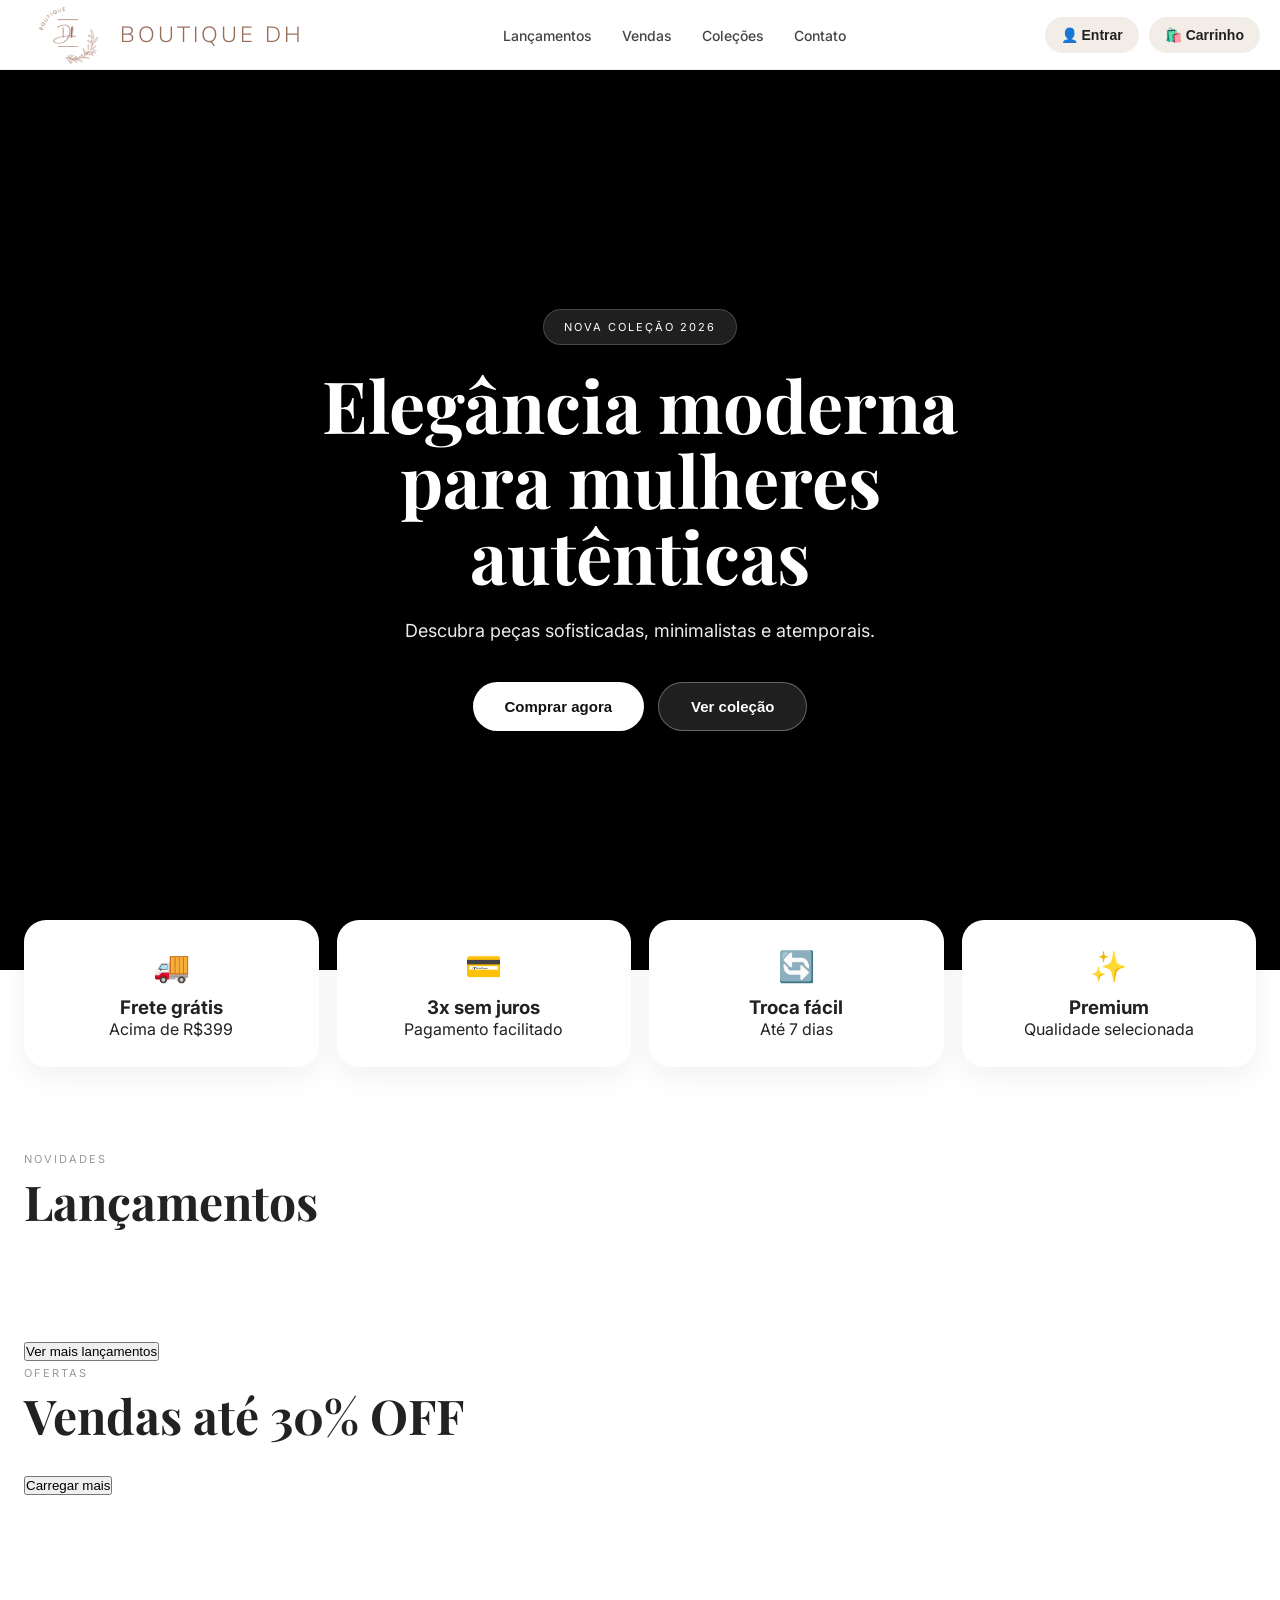
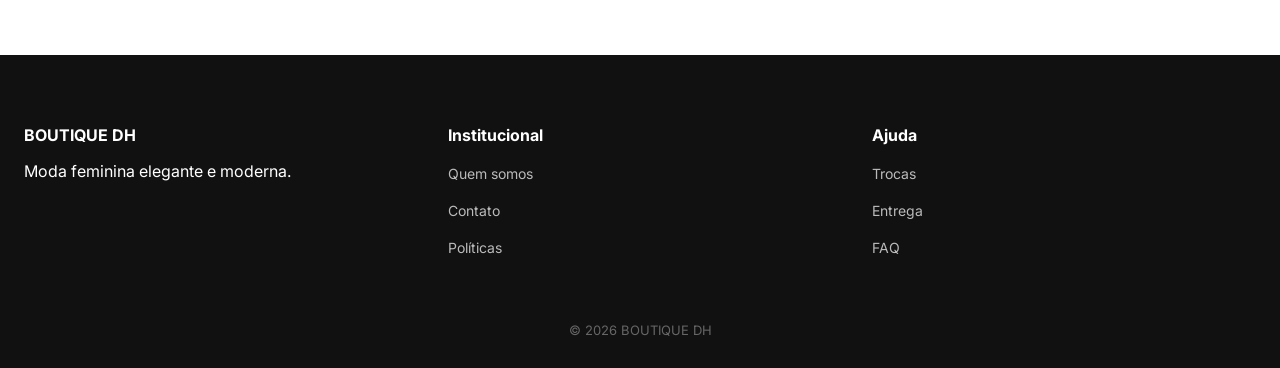
==== commit e060c029: "Update index.html" ====
--- a/index.html
+++ b/index.html
@@ -39,13 +39,19 @@
 
 <div class="header-actions">
 
-    <div id="userBox" class="user-box">
-        <span id="userGreeting"></span>
-
-        <button onclick="logoutCustomer()" class="cart-btn">
-    Sair
+<div id="userBox" class="user-box" style="display:none;">
+
+    <span id="userGreeting"></span>
+
+    <button onclick="window.location.href='profile.html'" class="cart-btn">
+    👤 Perfil
 </button>
-    </div>
+
+    <button onclick="logoutCustomer()" class="cart-btn">
+        Sair
+    </button>
+
+</div>
 
     <button
         id="loginBtn"
@@ -154,6 +160,9 @@
 
         </section>
 
+
+
+
         <!-- PRODUTOS -->
         <main class="container">
 
@@ -171,6 +180,19 @@
 
             </section>
 
+            <div class="load-more-container">
+
+    <button
+        id="loadMoreLancamentosBtn"
+        class="load-more-btn"
+        onclick="loadMoreLancamentos()">
+
+        Ver mais lançamentos
+
+    </button>
+
+</div>
+
             <section class="products-section">
 
                 <div class="section-header">
@@ -183,7 +205,20 @@
 
                 </div>
 
-                <div class="products-grid" id="descontosGrid"></div>
+              <div class="products-grid" id="descontosGrid"></div>
+
+<div class="load-more-container">
+
+    <button
+        id="loadMoreBtn"
+        class="load-more-btn"
+        onclick="loadMoreProducts()">
+
+        Carregar mais
+
+    </button>
+
+</div>
 
             </section>
 
@@ -353,6 +388,8 @@
 
 </div>
 
+
+
 <script src="https://www.gstatic.com/firebasejs/10.12.2/firebase-app-compat.js"></script>
 
 <script src="https://www.gstatic.com/firebasejs/10.12.2/firebase-database-compat.js"></script>
@@ -360,10 +397,10 @@
 <script src="https://www.gstatic.com/firebasejs/10.12.2/firebase-auth-compat.js"></script>
 
     <!-- JS -->
-    <script src="script.js"></script>
-
-
-
+<script src="./script.js"></script>
+
+
+ 
 
 
 </body>
--- a/style.css
+++ b/style.css
@@ -1,3 +1,7 @@
+/* ============================================================
+   RESET & BASE
+============================================================ */
+
 *{
     margin:0;
     padding:0;
@@ -6,76 +10,88 @@
 
 html{
     scroll-behavior:smooth;
+    -webkit-text-size-adjust:100%;
+    overflow-x:hidden;
+    max-width:100%;
 }
 
 body{
     font-family:'Inter',sans-serif;
     background:#ffffff;
     color:#222;
-}
-
-/* HEADER */
+    overflow-x:hidden;
+    max-width:100vw;
+}
+
+/* ============================================================
+   HEADER
+============================================================ */
 
 .header{
     position:sticky;
     top:0;
     z-index:999;
 
-    background:rgba(255,255,255,0.9);
+    background:rgba(255,255,255,0.97);
     backdrop-filter:blur(10px);
-    border-bottom:1px solid rgba(0,0,0,0.05);
-
-    height:80px;
+    -webkit-backdrop-filter:blur(10px);
+    border-bottom:1px solid rgba(0,0,0,0.06);
+
+    height:70px;
 }
 
 .header-container{
     max-width:1400px;
     margin:auto;
-
-    padding:0 30px;
+    padding:0 20px;
     height:100%;
-
+    width:100%;
     display:flex;
     align-items:center;
     justify-content:space-between;
-}
-
-/* LOGO */
-
-/* LOGO */
+    gap:12px;
+    overflow:hidden;
+}
+
+/* ============================================================
+   LOGO
+============================================================ */
 
 .logo{
     display:flex;
     align-items:center;
-    gap:12px;
-
-    font-family: 'Nunito Sans', sans-serif;
+    gap:10px;
+
+    font-family:'Nunito Sans',sans-serif;
     font-weight:300;
-
-    font-size:28px;
+    font-size:22px;
     letter-spacing:3px;
     text-transform:uppercase;
 
     color:#976C59;
-
-    -webkit-font-smoothing: antialiased;
-    -moz-osx-font-smoothing: grayscale;
-}
-
-
-
+    flex-shrink:0;
+
+    -webkit-font-smoothing:antialiased;
+    -moz-osx-font-smoothing:grayscale;
+}
 
 .logo-img{
-    width:110px;
+    width:90px;
     height:auto;
     object-fit:contain;
 }
 
-/* NAV */
+/* ============================================================
+   NAV
+============================================================ */
 
 .nav{
     display:flex;
-    gap:35px;
+    gap:30px;
+    /* Nunca deixa o nav empurrar o layout */
+    overflow:hidden;
+    flex-shrink:1;
+    min-width:0;
 }
 
 .nav a{
@@ -83,34 +99,44 @@
     color:#444;
     font-size:14px;
     font-weight:500;
-    transition:0.3s;
+    transition:color 0.3s;
+    white-space:nowrap;
 }
 
 .nav a:hover{
     color:#b78b68;
 }
 
-/* BOTÕES HEADER */
+/* ============================================================
+   HEADER ACTIONS
+============================================================ */
 
 .header-actions{
     display:flex;
-    gap:12px;
+    gap:10px;
+    align-items:center;
+    flex-shrink:0;
 }
 
 .cart-btn,
 .admin-btn{
     border:none;
     cursor:pointer;
-
-    padding:12px 18px;
+    padding:10px 16px;
     border-radius:50px;
-
     font-weight:600;
-    transition:0.3s;
+    font-size:14px;
+    transition:all 0.3s;
+    white-space:nowrap;
 }
 
 .cart-btn{
     background:#f2ede7;
+    color:#222;
+}
+
+.cart-btn:active{
+    transform:scale(0.96);
 }
 
 .admin-btn{
@@ -119,14 +145,60 @@
 }
 
 .admin-btn:hover{
-    opacity:0.9;
-}
-
-/* HERO */
+    opacity:0.88;
+}
+
+.admin-btn:active{
+    transform:scale(0.96);
+}
+
+/* ============================================================
+   USER BOX
+============================================================ */
+
+.user-box{
+    display:none;
+    align-items:center;
+    gap:10px;
+    font-size:14px;
+    font-weight:500;
+    color:#333;
+}
+
+.user-box span{
+    white-space:nowrap;
+    max-width:120px;
+    overflow:hidden;
+    text-overflow:ellipsis;
+}
+
+/* Esconde o texto do user-box em mobile, mantém só o ícone/avatar */
+@media(max-width:1024px){
+    .user-box span{
+        display:none;
+    }
+}
+
+.user-avatar{
+    width:36px;
+    height:36px;
+    border-radius:50%;
+    object-fit:cover;
+}
+
+.cart-btn.small{
+    padding:8px 12px;
+    font-size:12px;
+}
+
+/* ============================================================
+   HERO
+============================================================ */
 
 .hero{
     position:relative;
     height:100vh;
+    min-height:580px;
     overflow:hidden;
 
     display:flex;
@@ -135,22 +207,17 @@
 
     background:#000;
 }
-
-/* FUNDO DESFOCADO */
 
 .hero-bg-blur{
     position:absolute;
     inset:0;
 
     background:url('./capa-video.jpg') center center/cover no-repeat;
-
     filter:blur(50px);
     transform:scale(1.2);
 
     z-index:1;
 }
-
-/* WRAPPER DOS VIDEOS */
 
 .hero-video-wrapper{
     position:absolute;
@@ -165,13 +232,9 @@
 .hero-video{
     width:100%;
     height:100%;
-
     object-fit:cover;
-
     opacity:0.92;
 }
-
-/* OVERLAY */
 
 .hero-overlay{
     position:absolute;
@@ -179,22 +242,20 @@
 
     background:linear-gradient(
         to bottom,
-        rgba(0,0,0,0.45),
-        rgba(0,0,0,0.15),
-        rgba(0,0,0,0.55)
+        rgba(0,0,0,0.5),
+        rgba(0,0,0,0.18),
+        rgba(0,0,0,0.62)
     );
 
     z-index:3;
 }
-
-/* CONTEÚDO */
 
 .hero-content{
     position:relative;
     z-index:4;
 
     max-width:850px;
-    padding:0 25px;
+    padding:0 24px;
 
     text-align:center;
     color:white;
@@ -203,57 +264,55 @@
 .hero-tag{
     display:inline-block;
 
-    padding:12px 22px;
+    padding:10px 20px;
     border-radius:50px;
 
     background:rgba(255,255,255,0.12);
     backdrop-filter:blur(10px);
-
-    border:1px solid rgba(255,255,255,0.15);
-
-    font-size:12px;
+    -webkit-backdrop-filter:blur(10px);
+
+    border:1px solid rgba(255,255,255,0.18);
+
+    font-size:11px;
     letter-spacing:2px;
-
-    margin-bottom:25px;
+    text-transform:uppercase;
+
+    margin-bottom:22px;
 }
 
 .hero h1{
     font-family:'Playfair Display',serif;
-
-    font-size:78px;
+    font-size:72px;
     line-height:1.05;
     font-weight:700;
-
-    margin-bottom:24px;
-
+    margin-bottom:22px;
     text-shadow:0 10px 30px rgba(0,0,0,0.45);
 }
 
 .hero p{
-    font-size:20px;
+    font-size:18px;
     line-height:1.7;
-
     color:rgba(255,255,255,0.92);
-
-    margin-bottom:40px;
+    margin-bottom:36px;
 }
 
 .hero-buttons{
     display:flex;
-    gap:15px;
+    gap:14px;
     justify-content:center;
+    flex-wrap:wrap;
 }
 
 .hero-btn{
-    padding:16px 34px;
-
+    padding:15px 32px;
     border:none;
     border-radius:50px;
-
     cursor:pointer;
     font-weight:600;
-
-    transition:0.3s;
+    font-size:15px;
+    transition:all 0.3s;
+    min-width:0;
+    width:auto;
 }
 
 .hero-btn.primary{
@@ -263,20 +322,26 @@
 
 .hero-btn.primary:hover{
     transform:translateY(-2px);
+    box-shadow:0 10px 25px rgba(0,0,0,0.25);
 }
 
 .hero-btn.secondary{
-    background:rgba(255,255,255,0.1);
+    background:rgba(255,255,255,0.12);
     color:white;
-
-    border:1px solid rgba(255,255,255,0.25);
+    border:1px solid rgba(255,255,255,0.3);
 }
 
 .hero-btn.secondary:hover{
-    background:rgba(255,255,255,0.18);
-}
-
-/* BENEFITS */
+    background:rgba(255,255,255,0.2);
+}
+
+.hero-btn:active{
+    transform:scale(0.97);
+}
+
+/* ============================================================
+   BENEFITS
+============================================================ */
 
 .benefits{
     max-width:1300px;
@@ -288,21 +353,17 @@
     display:grid;
     grid-template-columns:repeat(4,1fr);
 
-    gap:20px;
-    padding:0 30px;
+    gap:18px;
+    padding:0 24px;
 }
 
 .benefit-card{
     background:white;
-
-    border-radius:24px;
-    padding:30px;
-
+    border-radius:22px;
+    padding:28px 22px;
     text-align:center;
-
-    box-shadow:0 10px 30px rgba(0,0,0,0.05);
-
-    transition:0.3s;
+    box-shadow:0 10px 30px rgba(0,0,0,0.06);
+    transition:transform 0.3s;
 }
 
 .benefit-card:hover{
@@ -310,67 +371,69 @@
 }
 
 .benefit-icon{
-    font-size:32px;
-    margin-bottom:15px;
-}
-
-/* CONTAINER */
+    font-size:30px;
+    margin-bottom:12px;
+}
+
+/* ============================================================
+   CONTAINER & SECTIONS
+============================================================ */
 
 .container{
     max-width:1400px;
     margin:auto;
-
-    padding:90px 30px;
+    padding:80px 24px;
 }
 
 .products-section{
-    margin-bottom:90px;
+    margin-bottom:80px;
 }
 
 .section-header{
-    margin-bottom:35px;
+    margin-bottom:32px;
 }
 
 .section-header span{
-    font-size:12px;
+    font-size:11px;
     letter-spacing:2px;
     color:#999;
+    text-transform:uppercase;
 }
 
 .section-header h2{
     font-family:'Playfair Display',serif;
-    font-size:52px;
-    margin-top:10px;
-}
-
-/* PRODUTOS */
+    font-size:48px;
+    margin-top:8px;
+    line-height:1.1;
+}
+
+/* ============================================================
+   PRODUCTS GRID
+============================================================ */
 
 .products-grid{
     display:grid;
-    grid-template-columns:repeat(auto-fill,minmax(280px,1fr));
-    gap:28px;
+    grid-template-columns:repeat(auto-fill,minmax(260px,1fr));
+    gap:24px;
 }
 
 .product-card{
     background:white;
-    border-radius:28px;
-
+    border-radius:24px;
     overflow:hidden;
-
-    transition:0.35s;
-
+    transition:all 0.35s;
     position:relative;
+    box-shadow:0 2px 12px rgba(0,0,0,0.04);
 }
 
 .product-card:hover{
-    transform:translateY(-8px);
+    transform:translateY(-6px);
     box-shadow:0 20px 50px rgba(0,0,0,0.12);
 }
 
 .product-image{
     width:100%;
-    height:360px;
-
+    height:340px;
     overflow:hidden;
     background:#f2f2f2;
 }
@@ -378,9 +441,8 @@
 .product-image img{
     width:100%;
     height:100%;
-
     object-fit:cover;
-    transition:0.4s;
+    transition:transform 0.4s;
 }
 
 .product-card:hover img{
@@ -390,109 +452,111 @@
 .product-image-fallback{
     width:100%;
     height:100%;
-
     display:flex;
     align-items:center;
     justify-content:center;
-
-    font-size:90px;
+    font-size:80px;
 }
 
 .discount-badge{
     position:absolute;
-
-    top:18px;
-    left:18px;
+    top:16px;
+    left:16px;
 
     background:#111;
     color:white;
 
-    padding:8px 14px;
+    padding:7px 13px;
     border-radius:50px;
 
-    font-size:12px;
+    font-size:11px;
     font-weight:700;
 
     z-index:20;
 }
 
 .product-info{
-    padding:24px;
+    padding:20px;
 }
 
 .product-name{
-    font-size:18px;
+    font-size:17px;
     font-weight:600;
-
-    margin-bottom:12px;
+    margin-bottom:10px;
+    line-height:1.3;
 }
 
 .old-price{
     text-decoration:line-through;
     color:#999;
-
-    margin-bottom:5px;
+    font-size:14px;
+    margin-bottom:4px;
 }
 
 .product-price{
-    font-size:24px;
+    font-size:22px;
     font-weight:700;
-
-    margin-bottom:20px;
+    margin-bottom:18px;
 }
 
 .product-btn{
     width:100%;
     border:none;
-
     background:#111;
     color:white;
-
-    padding:15px;
+    padding:14px;
     border-radius:14px;
-
     cursor:pointer;
     font-weight:600;
-
-    transition:0.3s;
+    font-size:14px;
+    transition:opacity 0.3s;
+
+    /* Touch-friendly */
+    min-height:48px;
 }
 
 .product-btn:hover{
-    opacity:0.92;
-}
-
-/* FOOTER */
+    opacity:0.88;
+}
+
+.product-btn:active{
+    transform:scale(0.98);
+}
+
+/* ============================================================
+   FOOTER
+============================================================ */
 
 .footer{
     background:#111;
     color:white;
-
-    padding:80px 30px 30px;
+    padding:70px 24px 30px;
 }
 
 .footer-grid{
     max-width:1400px;
     margin:auto;
-
     display:grid;
     grid-template-columns:repeat(3,1fr);
-
     gap:40px;
 }
 
 .footer h3,
 .footer h4{
-    margin-bottom:18px;
+    margin-bottom:16px;
+    font-size:16px;
 }
 
 .footer a{
     display:block;
     margin-bottom:12px;
-
     color:#bbb;
     text-decoration:none;
-
-    transition:0.3s;
+    font-size:14px;
+    transition:color 0.3s;
+
+    /* Touch-friendly */
+    padding:4px 0;
 }
 
 .footer a:hover{
@@ -501,18 +565,19 @@
 
 .footer-bottom{
     text-align:center;
-    margin-top:60px;
-
-    color:#777;
-}
-
-/* ADMIN */
+    margin-top:50px;
+    color:#666;
+    font-size:13px;
+}
+
+/* ============================================================
+   ADMIN PANEL
+============================================================ */
 
 .admin-panel{
     display:none;
     min-height:100vh;
-
-    padding:40px;
+    padding:30px 20px;
     background:#f5f5f5;
 }
 
@@ -528,38 +593,39 @@
 .admin-top{
     display:flex;
     justify-content:space-between;
-
-    margin-bottom:30px;
+    align-items:center;
+    margin-bottom:24px;
+    flex-wrap:wrap;
+    gap:12px;
 }
 
 .close-admin-btn{
     border:none;
-
     padding:12px 20px;
     border-radius:12px;
-
     background:#111;
     color:white;
-
     cursor:pointer;
+    font-size:14px;
+    min-height:48px;
 }
 
 .admin-tabs{
     display:flex;
-    gap:15px;
-
-    margin-bottom:30px;
+    gap:12px;
+    margin-bottom:24px;
+    flex-wrap:wrap;
 }
 
 .admin-tab{
     border:none;
-
-    padding:14px 20px;
+    padding:13px 18px;
     border-radius:12px;
-
     background:white;
-
     cursor:pointer;
+    font-size:14px;
+    min-height:48px;
+    transition:all 0.2s;
 }
 
 .admin-tab.active{
@@ -578,206 +644,464 @@
 .products-table{
     width:100%;
     background:white;
-
-    border-radius:20px;
+    border-radius:18px;
     overflow:hidden;
-
     border-collapse:collapse;
+    /* Scrollable on mobile */
+    display:block;
+    overflow-x:auto;
+    -webkit-overflow-scrolling:touch;
 }
 
 .products-table th,
 .products-table td{
-    padding:18px;
+    padding:16px 14px;
     border-bottom:1px solid #eee;
+    white-space:nowrap;
+    font-size:14px;
 }
 
 .product-thumb{
-    width:60px;
-    height:60px;
-
+    width:55px;
+    height:55px;
     object-fit:cover;
-    border-radius:12px;
+    border-radius:10px;
 }
 
 .product-form{
     background:white;
-    padding:35px;
-
-    border-radius:24px;
+    padding:28px 24px;
+    border-radius:22px;
 }
 
 .form-row{
     display:grid;
     grid-template-columns:1fr 1fr;
-
-    gap:20px;
+    gap:16px;
 }
 
 .form-group{
-    margin-bottom:20px;
+    margin-bottom:18px;
 }
 
 .form-group label{
     display:block;
-    margin-bottom:10px;
-
+    margin-bottom:8px;
     font-weight:600;
-}
-
-.form-group input{
+    font-size:14px;
+}
+
+.form-group input,
+.form-group select{
     width:100%;
-    padding:15px;
-
-    border-radius:14px;
+    padding:14px;
+    border-radius:12px;
     border:1px solid #ddd;
+    font-family:inherit;
+    font-size:14px;
+    background:white;
+
+    /* Remove iOS default styling */
+    -webkit-appearance:none;
+    appearance:none;
+
+    /* Touch-friendly */
+    min-height:48px;
 }
 
 .submit-btn{
     border:none;
     background:#111;
-
     color:white;
-    padding:16px 24px;
-
+    padding:15px 22px;
     border-radius:14px;
     cursor:pointer;
-}
-
-/* RESPONSIVO */
-
-@media(max-width:900px){
-
-    .hero-video-wrapper{
-        grid-template-columns:1fr;
-    }
-
-    .hero h1{
-        font-size:58px;
-    }
-
-    .benefits{
-        grid-template-columns:1fr 1fr;
-    }
-
-    .footer-grid{
-        grid-template-columns:1fr;
-    }
-
-    .form-row{
-        grid-template-columns:1fr;
-    }
-
-    .nav{
-        display:none;
-    }
-}
-
-@media(max-width:600px){
-
-    .hero{
-        height:90vh;
-    }
-
-    .hero-content{
-        padding:0 30px;
-    }
-
-    .hero h1{
-        font-size:40px;
-    }
-
-    .hero p{
-        font-size:16px;
-    }
-
-    .hero-buttons{
-        flex-direction:column;
-    }
-
-    .benefits{
-        grid-template-columns:1fr;
-    }
-
-    .section-header h2{
-        font-size:38px;
-    }
-}
-
-
-.form-group select{
-    width:100%;
-    padding:15px;
-
-    border-radius:14px;
-    border:1px solid #ddd;
-
-    background:white;
-    font-family:inherit;
-}
-
+    font-size:14px;
+    font-weight:600;
+    min-height:48px;
+    transition:opacity 0.3s;
+}
+
+.submit-btn:hover{
+    opacity:0.88;
+}
+
+/* ============================================================
+   PRODUCT MODAL
+============================================================ */
 
 .product-modal{
     position:fixed;
     inset:0;
-
-    background:rgba(0,0,0,0.6);
-
+    background:rgba(0,0,0,0.72);
+    display:none;
+    align-items:flex-end; /* Bottom sheet on mobile */
+    justify-content:center;
+    z-index:9999;
+    padding:0;
+}
+
+.product-modal.active{
+    display:flex;
+}
+
+.modal-content{
+    background:#fff;
+    width:100%;
+    max-width:1100px;
+    border-radius:24px 24px 0 0; /* Bottom sheet style */
+    overflow:hidden;
+    position:relative;
+    max-height:92vh;
+    overflow-y:auto;
+    -webkit-overflow-scrolling:touch;
+}
+
+.modal-body{
+    display:grid;
+    grid-template-columns:1fr 1fr;
+    gap:0;
+    padding:0;
+}
+
+.modal-gallery{
+    position:relative;
+}
+
+.modal-gallery img{
+    width:100%;
+    height:650px;
+    object-fit:cover;
+    display:block;
+}
+
+.modal-info{
+    display:flex;
+    flex-direction:column;
+    justify-content:center;
+    padding:40px 36px;
+    overflow-y:auto;
+}
+
+.modal-info h2{
+    font-size:34px;
+    margin-bottom:14px;
+    color:#111;
+    line-height:1.2;
+}
+
+.modal-info .old-price{
+    font-size:18px;
+    text-decoration:line-through;
+    color:#999;
+    margin-bottom:6px;
+}
+
+.modal-info #modalPrice{
+    font-size:32px;
+    font-weight:700;
+    color:#111;
+    margin-bottom:22px;
+}
+
+#modalDescription{
+    font-size:15px;
+    line-height:1.7;
+    color:#555;
+    margin-bottom:22px;
+    margin-top:0;
+}
+
+#modalSizes,
+#modalColors{
+    font-size:14px;
+    color:#333;
+    margin-bottom:12px;
+    margin-top:0;
+    padding:13px 16px;
+    background:#f5f5f5;
+    border-radius:12px;
+    font-weight:600;
+}
+
+.close-modal{
+    position:absolute;
+    top:16px;
+    right:16px;
+    border:none;
+    background:#111;
+    color:#fff;
+    width:40px;
+    height:40px;
+    border-radius:50%;
+    cursor:pointer;
+    font-size:17px;
+    z-index:10;
+    display:flex;
+    align-items:center;
+    justify-content:center;
+    transition:opacity 0.2s;
+}
+
+.close-modal:hover{
+    opacity:0.8;
+}
+
+.modal-nav{
+    position:absolute;
+    top:50%;
+    transform:translateY(-50%);
+    width:40px;
+    height:40px;
+    border-radius:50%;
+    border:none;
+    background:rgba(0,0,0,0.55);
+    color:white;
+    cursor:pointer;
+    font-size:22px;
+    display:flex;
+    align-items:center;
+    justify-content:center;
+    transition:opacity 0.2s;
+    z-index:5;
+}
+
+.modal-nav:hover{
+    opacity:0.8;
+}
+
+.modal-nav.left{ left:14px; }
+.modal-nav.right{ right:14px; }
+
+/* ============================================================
+   PRODUCT OPTIONS
+============================================================ */
+
+.product-options{
+    margin-top:24px;
+}
+
+.option-group{
+    margin-bottom:20px;
+}
+
+.option-group h4{
+    font-size:14px;
+    font-weight:600;
+    margin-bottom:10px;
+    color:#111;
+}
+
+.options-list{
+    display:flex;
+    flex-wrap:wrap;
+    gap:10px;
+}
+
+.option-btn{
+    min-width:52px;
+    height:44px;
+    padding:0 16px;
+    border:1.5px solid #dcdcdc;
+    background:white;
+    border-radius:12px;
+    cursor:pointer;
+    font-size:14px;
+    font-weight:500;
+    color:#333;
+    transition:all 0.22s ease;
+    display:flex;
+    align-items:center;
+    justify-content:center;
+
+    /* Touch target */
+    min-height:44px;
+}
+
+.option-btn:hover{
+    border-color:#111;
+    transform:translateY(-1px);
+}
+
+.option-btn.active{
+    background:#111;
+    color:white;
+    border-color:#111;
+    box-shadow:0 6px 16px rgba(0,0,0,0.14);
+}
+
+/* ============================================================
+   MODAL ACTIONS
+============================================================ */
+
+.modal-actions{
+    display:flex;
+    gap:12px;
+    margin-top:28px;
+    flex-wrap:wrap;
+}
+
+.modal-actions .product-btn{
+    flex:1;
+    min-width:140px;
+}
+
+.secondary-btn{
+    background:#f3f3f3;
+    color:#111;
+}
+
+.secondary-btn:hover{
+    background:#e7e7e7;
+}
+
+/* ============================================================
+   CART MODAL
+============================================================ */
+
+.cart-modal{
+    position:fixed;
+    inset:0;
+    background:rgba(0,0,0,0.65);
     display:none;
     align-items:center;
     justify-content:center;
-
-    z-index:9999;
-}
-
-.product-modal.active{
-    display:flex;
-}
-
-.modal-content{
+    z-index:99999;
+    padding:20px;
+}
+
+.cart-modal.active{
+    display:flex;
+}
+
+.cart-content{
+    width:100%;
+    max-width:680px;
+    max-height:88vh;
+    overflow-y:auto;
+    -webkit-overflow-scrolling:touch;
     background:white;
-    width:90%;
-    max-width:900px;
-
-    border-radius:20px;
-    overflow:hidden;
-
-    position:relative;
-}
-
-.close-modal{
-    position:absolute;
-    top:15px;
-    right:20px;
-
+    border-radius:22px;
+    padding:28px;
+}
+
+.cart-header{
+    display:flex;
+    align-items:center;
+    justify-content:space-between;
+    margin-bottom:22px;
+}
+
+.cart-header h2{
+    font-size:26px;
+    color:#111;
+}
+
+.close-cart{
+    width:40px;
+    height:40px;
+    border:none;
+    border-radius:50%;
+    background:#111;
+    color:white;
     cursor:pointer;
-    font-size:20px;
-}
-
-.modal-body{
-    display:grid;
-    grid-template-columns:1fr 1fr;
-}
-
-.modal-image img{
+    font-size:15px;
+    display:flex;
+    align-items:center;
+    justify-content:center;
+}
+
+/* CART ITEM */
+
+.cart-item{
+    display:flex;
+    gap:16px;
+    padding:16px 0;
+    border-bottom:1px solid #eee;
+}
+
+.cart-item img{
+    width:100px;
+    height:130px;
+    object-fit:cover;
+    border-radius:14px;
+    background:#f5f5f5;
+    flex-shrink:0;
+}
+
+.cart-item-info{
+    flex:1;
+    display:flex;
+    flex-direction:column;
+    justify-content:center;
+    gap:6px;
+}
+
+.cart-item-info h4{
+    font-size:17px;
+    color:#111;
+    line-height:1.3;
+}
+
+.cart-item-info p{
+    color:#666;
+    font-size:14px;
+}
+
+.cart-item-info strong{
+    font-size:19px;
+    color:#111;
+}
+
+.cart-check{
+    width:22px;
+    height:22px;
+    margin-top:8px;
+    accent-color:#111;
+    cursor:pointer;
+    flex-shrink:0;
+
+    /* Touch-friendly */
+    min-width:22px;
+}
+
+/* EMPTY CART */
+
+.empty-cart{
+    text-align:center;
+    color:#777;
+    padding:50px 0;
+    font-size:17px;
+}
+
+/* CHECKOUT BTN */
+
+.checkout-btn{
     width:100%;
-    height:100%;
-    object-fit:cover;
-}
-
-.modal-info{
-    padding:30px;
-}
-
-.modal-desc{
-    margin:20px 0;
-    color:#555;
-}
-
-@media(max-width:800px){
-    .modal-body{
-        grid-template-columns:1fr;
-    }
-}
+    margin-top:22px;
+    border:none;
+    background:#111;
+    color:white;
+    padding:17px;
+    border-radius:15px;
+    font-size:15px;
+    font-weight:600;
+    cursor:pointer;
+    transition:opacity 0.3s;
+    min-height:52px;
+}
+
+.checkout-btn:hover{
+    opacity:0.9;
+}
+
+.checkout-btn:active{
+    transform:scale(0.98);
+}
+
+/* ============================================================
+   PREVIEW IMAGES
+============================================================ */
 
 .preview-images{
     display:flex;
@@ -787,685 +1111,1081 @@
 }
 
 .preview-images img{
-    width:70px;
-    height:70px;
+    width:65px;
+    height:65px;
     object-fit:cover;
-
     border-radius:10px;
     border:1px solid #ddd;
 }
 
-
-
-.product-modal{
+/* ============================================================
+   LOGIN SCREEN
+============================================================ */
+
+.login-screen{
+    min-height:100vh;
+    display:flex;
+    align-items:center;
+    justify-content:center;
+    background:#f5f5f5;
+    padding:20px;
+}
+
+.login-box{
+    background:white;
+    padding:36px 32px;
+    border-radius:22px;
+    width:100%;
+    max-width:400px;
+    text-align:center;
+    box-shadow:0 10px 40px rgba(0,0,0,0.09);
+}
+
+.login-box h2{
+    margin-bottom:22px;
+    font-size:26px;
+}
+
+/* ============================================================
+   PROFILE PAGE
+============================================================ */
+
+.profile-page{
+    min-height:100vh;
+    background:#f5f5f7;
+    display:flex;
+    flex-direction:column;
+    align-items:center;
+    padding:30px 16px;
+    gap:18px;
+}
+
+.profile-card{
+    width:100%;
+    max-width:520px;
+    background:#fff;
+    border-radius:18px;
+    padding:22px;
+    box-shadow:0 10px 30px rgba(0,0,0,0.07);
+}
+
+.profile-header{
+    display:flex;
+    align-items:center;
+    gap:14px;
+    padding-bottom:18px;
+    border-bottom:1px solid #eee;
+}
+
+.avatar{
+    width:58px;
+    height:58px;
+    min-width:58px;
+    border-radius:50%;
+    background:#ff2e63;
+    display:flex;
+    align-items:center;
+    justify-content:center;
+    font-size:24px;
+    color:#fff;
+}
+
+.profile-name h2{
+    margin:0;
+    font-size:17px;
+    font-weight:600;
+}
+
+.profile-name p{
+    margin:3px 0 0;
+    font-size:13px;
+    color:#777;
+}
+
+.profile-actions{
+    margin-top:18px;
+    display:flex;
+    flex-direction:column;
+    gap:10px;
+}
+
+.profile-btn{
+    padding:13px;
+    border-radius:11px;
+    border:none;
+    cursor:pointer;
+    font-weight:500;
+    font-size:14px;
+    text-align:center;
+    text-decoration:none;
+    display:block;
+    min-height:48px;
+    transition:all 0.2s;
+}
+
+.profile-btn.secondary{
+    background:#f2f2f2;
+    color:#333;
+}
+
+.profile-btn.secondary:hover{
+    background:#e8e8e8;
+}
+
+.profile-btn.danger{
+    background:#ff2e63;
+    color:#fff;
+}
+
+.profile-btn.danger:hover{
+    background:#e02655;
+}
+
+.profile-section{
+    width:100%;
+    max-width:520px;
+    background:#fff;
+    border-radius:18px;
+    padding:20px;
+    box-shadow:0 10px 30px rgba(0,0,0,0.06);
+    margin-top:0;
+    padding-top:18px;
+    border-top:none;
+}
+
+.profile-section h3{
+    margin-bottom:14px;
+    font-size:15px;
+    font-weight:600;
+}
+
+#cartList,
+#profileCart{
+    display:flex;
+    flex-direction:column;
+    gap:12px;
+}
+
+/* PROFILE ITEM */
+
+.profile-item{
+    width:100%;
+    display:flex;
+    align-items:center;
+    gap:14px;
+    padding:12px;
+    border-radius:13px;
+    background:#fafafa;
+    border:1px solid #eee;
+}
+
+.profile-item img{
+    width:64px;
+    height:82px;
+    object-fit:cover;
+    border-radius:9px;
+    background:#f2f2f2;
+    flex-shrink:0;
+}
+
+.profile-item div{
+    display:flex;
+    flex-direction:column;
+    gap:4px;
+    flex:1;
+    min-width:0;
+}
+
+.profile-item p{
+    font-size:14px;
+    font-weight:600;
+    color:#111;
+    white-space:nowrap;
+    overflow:hidden;
+    text-overflow:ellipsis;
+}
+
+.profile-item small{
+    font-size:12px;
+    color:#666;
+}
+
+.profile-item strong{
+    font-size:14px;
+    color:#111;
+}
+
+.cart-total{
+    margin-top:14px;
+    display:flex;
+    justify-content:space-between;
+    font-weight:bold;
+    font-size:15px;
+}
+
+.profile-cart-item{
+    display:flex;
+    gap:12px;
+    padding:10px;
+    border-bottom:1px solid #eee;
+    align-items:center;
+}
+
+.profile-cart-img{
+    width:56px;
+    height:56px;
+    object-fit:cover;
+    border-radius:8px;
+    background:#f0f0f0;
+    flex-shrink:0;
+}
+
+.profile-cart-info{
+    display:flex;
+    flex-direction:column;
+    gap:4px;
+    flex:1;
+    min-width:0;
+}
+
+.profile-cart-name{
+    font-weight:bold;
+    font-size:14px;
+    white-space:nowrap;
+    overflow:hidden;
+    text-overflow:ellipsis;
+}
+
+.profile-cart-meta{
+    font-size:12px;
+    color:#666;
+}
+
+.profile-cart-price{
+    font-weight:bold;
+    color:#111;
+    font-size:14px;
+}
+
+.remove-cart-btn{
+    border:none;
+    background:#ff3b3b;
+    color:white;
+    padding:9px 13px;
+    border-radius:9px;
+    cursor:pointer;
+    font-size:12px;
+    font-weight:600;
+    transition:all 0.2s;
+    min-height:44px;
+    white-space:nowrap;
+}
+
+.remove-cart-btn:hover{
+    background:#e03232;
+    transform:translateY(-1px);
+}
+
+/* ============================================================
+   PROFILE FORM
+============================================================ */
+
+.profile-form{
+    display:flex;
+    flex-direction:column;
+    gap:12px;
+}
+
+.profile-form input,
+.profile-form select{
+    padding:13px;
+    border-radius:11px;
+    border:1px solid #ddd;
+    font-family:inherit;
+    font-size:14px;
+    min-height:48px;
+    -webkit-appearance:none;
+    appearance:none;
+}
+
+.profile-form button{
+    margin-top:8px;
+    min-height:48px;
+}
+
+/* ============================================================
+   PROFILE MODAL
+============================================================ */
+
+.profile-modal{
     position:fixed;
     inset:0;
-
-    background:rgba(0,0,0,0.7);
+    background:rgba(0,0,0,0.62);
     display:none;
-
     align-items:center;
     justify-content:center;
-
-    z-index:9999;
-}
-
-.product-modal.active{
-    display:flex;
-}
-
-.modal-content{
-    background:white;
-    padding:25px;
-    border-radius:20px;
-
-    width:90%;
-    max-width:600px;
-
-    text-align:center;
-    position:relative;
-}
-
-.close-modal{
+    z-index:99999;
+    padding:20px;
+}
+
+.profile-modal.active{
+    display:flex;
+}
+
+.profile-modal-content{
+    background:#fff;
+    width:100%;
+    max-width:420px;
+    padding:24px;
+    border-radius:18px;
+    display:flex;
+    flex-direction:column;
+    gap:12px;
+    max-height:90vh;
+    overflow-y:auto;
+}
+
+.profile-modal-content input,
+.profile-modal-content select{
+    padding:13px;
+    border-radius:11px;
+    border:1px solid #ddd;
+    font-family:inherit;
+    font-size:14px;
+    min-height:48px;
+    -webkit-appearance:none;
+    appearance:none;
+}
+
+.profile-modal-actions{
+    display:flex;
+    gap:10px;
+    margin-top:10px;
+    flex-wrap:wrap;
+}
+
+.profile-modal-actions button{
+    flex:1;
+    min-width:100px;
+    min-height:48px;
+}
+
+/* ============================================================
+   HAMBURGER MENU (MOBILE)
+============================================================ */
+
+.hamburger{
+    display:none;
+    flex-direction:column;
+    justify-content:center;
+    gap:5px;
+    width:42px;
+    height:42px;
+    border:none;
+    background:#f2ede7;
+    border-radius:12px;
+    cursor:pointer;
+    padding:10px;
+    flex-shrink:0;
+}
+
+.hamburger span{
+    display:block;
+    height:2px;
+    background:#333;
+    border-radius:2px;
+    transition:all 0.3s;
+}
+
+/* MOBILE NAV OVERLAY */
+
+.mobile-nav{
+    display:none;
+    position:fixed;
+    inset:0;
+    background:rgba(255,255,255,0.98);
+    z-index:9998;
+    flex-direction:column;
+    align-items:center;
+    justify-content:center;
+    gap:32px;
+}
+
+.mobile-nav.active{
+    display:flex;
+}
+
+.mobile-nav a{
+    font-size:28px;
+    font-weight:600;
+    color:#222;
+    text-decoration:none;
+    letter-spacing:1px;
+    transition:color 0.2s;
+}
+
+.mobile-nav a:hover{
+    color:#b78b68;
+}
+
+.close-mobile-nav{
     position:absolute;
-    top:10px;
-    right:10px;
-
+    top:20px;
+    right:20px;
+    width:44px;
+    height:44px;
     border:none;
-    background:none;
+    background:#111;
+    color:white;
+    border-radius:50%;
     font-size:18px;
     cursor:pointer;
-}
-
-.modal-gallery{
-    position:relative;
-    width:100%;
-    height:350px;
-
     display:flex;
     align-items:center;
     justify-content:center;
-
-    margin-bottom:20px;
-}
-
-.modal-gallery img{
-    width:100%;
-    height:100%;
-    object-fit:cover;
-
-    border-radius:14px;
-}
-
-.modal-gallery .nav{
-    position:absolute;
-    top:50%;
-    transform:translateY(-50%);
-
-    border:none;
-    background:rgba(0,0,0,0.5);
-    color:white;
-
-    width:40px;
-    height:40px;
-
-    border-radius:50%;
-    cursor:pointer;
-
-    font-size:20px;
-}
-
-.modal-gallery .left{
-    left:10px;
-}
-
-.modal-gallery .right{
-    right:10px;
-}
-
-
-
-.login-screen{
-    min-height:100vh;
-
-    display:flex;
-    align-items:center;
-    justify-content:center;
-
-    background:#f5f5f5;
-}
-
-.login-box{
-    background:white;
-
-    padding:40px;
-    border-radius:24px;
-
-    width:100%;
-    max-width:400px;
-
-    text-align:center;
-
-    box-shadow:0 10px 40px rgba(0,0,0,0.08);
-}
-
-.login-box h2{
-    margin-bottom:25px;
-}
-
-
-#modalDescription{
-    margin-top: 15px;
-    color: #555;
-    line-height: 1.6;
-}
-
-#modalSizes,
-#modalColors{
-    margin-top: 10px;
-    font-weight: 600;
-    color: #222;
-}
-
-
-/* =========================
-   MODAL PRODUTO
-========================= */
-
-.product-modal{
-    position: fixed;
-    inset: 0;
-    background: rgba(0,0,0,0.7);
-
-    display: none;
-    align-items: center;
-    justify-content: center;
-
-    z-index: 9999;
-
-    padding: 20px;
-}
-
-.product-modal.active{
-    display: flex;
-}
-
-.modal-content{
-    background: #fff;
-
-    width: 100%;
-    max-width: 1100px;
-
-    border-radius: 24px;
-
-    overflow: hidden;
-
-    position: relative;
-}
-
-.modal-body{
-    display: grid;
-    grid-template-columns: 1fr 1fr;
-
-    gap: 40px;
-
-    padding: 40px;
-}
-
-.modal-gallery{
-    position: relative;
-}
-
-.modal-gallery img{
-    width: 100%;
-    height: 650px;
-
-    object-fit: cover;
-
-    border-radius: 18px;
-}
-
-.modal-info{
-    display: flex;
-    flex-direction: column;
-
-    justify-content: center;
-}
-
-.modal-info h2{
-    font-size: 38px;
-    margin-bottom: 15px;
-
-    color: #111;
-}
-
-.modal-info .old-price{
-    font-size: 20px;
-    text-decoration: line-through;
-
-    color: #999;
-
-    margin-bottom: 8px;
-}
-
-.modal-info #modalPrice{
-    font-size: 34px;
-    font-weight: 700;
-
-    color: #111;
-
-    margin-bottom: 24px;
-}
-
-#modalDescription{
-    font-size: 16px;
-    line-height: 1.7;
-
-    color: #555;
-
-    margin-bottom: 24px;
-}
-
-#modalSizes,
-#modalColors{
-    font-size: 15px;
-    color: #333;
-
-    margin-bottom: 14px;
-
-    padding: 14px 18px;
-
-    background: #f5f5f5;
-
-    border-radius: 12px;
-}
-
-.close-modal{
-    position: absolute;
-
-    top: 20px;
-    right: 20px;
-
-    border: none;
-    background: #111;
-
-    color: #fff;
-
-    width: 42px;
-    height: 42px;
-
-    border-radius: 50%;
-
-    cursor: pointer;
-
-    font-size: 18px;
-
-    z-index: 10;
-}
-
-.modal-nav{
-    position: absolute;
-
-    top: 50%;
-    transform: translateY(-50%);
-
-    width: 42px;
-    height: 42px;
-
-    border-radius: 50%;
-
-    border: none;
-
-    background: rgba(0,0,0,0.6);
-
-    color: white;
-
-    cursor: pointer;
-
-    font-size: 28px;
-}
-
-.modal-nav.left{
-    left: 15px;
-}
-
-.modal-nav.right{
-    right: 15px;
-}
-
-/* MOBILE */
-
-@media(max-width: 900px){
-
+}
+
+/* ============================================================
+   RESPONSIVE — TABLET (≤ 1024px)
+============================================================ */
+
+@media(max-width:1024px){
+
+    .nav{
+        display:none !important;
+    }
+
+    .hamburger{
+        display:flex;
+    }
+
+    .benefits{
+        grid-template-columns:repeat(2,1fr);
+        margin-top:0;
+        padding-top:40px;
+    }
+
+    .products-grid{
+        grid-template-columns:repeat(auto-fill,minmax(240px,1fr));
+    }
+
+    .modal-gallery img{
+        height:500px;
+    }
+
+    .section-header h2{
+        font-size:42px;
+    }
+}
+
+/* ============================================================
+   RESPONSIVE — SMALL TABLET / LARGE PHONE (≤ 900px)
+============================================================ */
+
+@media(max-width:900px){
+
+    /* Header */
+    .header{
+        height:64px;
+    }
+
+    .nav{
+        display:none !important;
+    }
+
+    .hamburger{
+        display:flex;
+    }
+
+    .header-container{
+        padding:0 16px;
+        gap:10px;
+    }
+
+    /* Hero */
+    .hero-video-wrapper{
+        grid-template-columns:1fr;
+    }
+
+    .hero-video:not(:first-child){
+        display:none;
+    }
+
+    .hero h1{
+        font-size:52px;
+    }
+
+    /* Benefits */
+    .benefits{
+        grid-template-columns:repeat(2,1fr);
+    }
+
+    /* Modal */
     .modal-body{
-        grid-template-columns: 1fr;
-        padding: 20px;
+        grid-template-columns:1fr;
+        padding:0;
     }
 
     .modal-gallery img{
-        height: 420px;
+        height:380px;
+        border-radius:0;
+    }
+
+    .modal-info{
+        padding:24px 22px;
     }
 
     .modal-info h2{
-        font-size: 28px;
+        font-size:26px;
     }
 
     .modal-info #modalPrice{
-        font-size: 28px;
-    }
-
-}
-
-.option-btn{
-    min-width:55px;
-    height:42px;
-
-    padding:0 18px;
-
-    border:1px solid #dcdcdc;
-    background:white;
-
-    border-radius:12px;
-
-    cursor:pointer;
-
-    font-size:14px;
-    font-weight:500;
-
-    color:#333;
-
-    transition:all 0.25s ease;
-
-    display:flex;
-    align-items:center;
-    justify-content:center;
-}
-
-.option-btn:hover{
-    border-color:#111;
-    transform:translateY(-1px);
-}
-
-.option-btn.active{
-    background:#111;
-    color:white;
-
-    border-color:#111;
-
-    box-shadow:0 8px 18px rgba(0,0,0,0.12);
-}
-
-
-.product-options{
-    margin-top:28px;
-}
-
-.option-group{
-    margin-bottom:24px;
-}
-
-.option-group h4{
-    font-size:15px;
-    font-weight:600;
-
-    margin-bottom:12px;
-
-    color:#111;
-}
-
-.options-list{
-    display:flex;
-    flex-wrap:wrap;
-    gap:12px;
-}
-
-.modal-actions{
-    display:flex;
-    gap:14px;
-
-    margin-top:30px;
-}
-
-.secondary-btn{
-    background:#f3f3f3;
-    color:#111;
-}
-
-.secondary-btn:hover{
-    background:#e7e7e7;
-}
-
-
-.cart-modal{
-    position:fixed;
-    inset:0;
-
-    background:rgba(0,0,0,0.5);
-
-    display:none;
-    justify-content:flex-end;
-
-    z-index:99999;
-}
-
-.cart-modal.active{
-    display:flex;
-}
-
-.cart-content{
-    width:100%;
-    max-width:420px;
-    height:100%;
-
-    background:white;
-
-    padding:25px;
-
-    overflow-y:auto;
-}
-
-.cart-header{
-    display:flex;
-    align-items:center;
-    justify-content:space-between;
-
-    margin-bottom:25px;
-}
-
-.close-cart{
-    border:none;
-    background:none;
-
-    font-size:20px;
-    cursor:pointer;
-}
-
-.empty-cart{
-    color:#777;
-}
-
-/* =========================
-   CARRINHO
-========================= */
-
-.cart-modal{
-    position: fixed;
-    inset: 0;
-
-    background: rgba(0,0,0,0.65);
-
-    display: none;
-    align-items: center;
-    justify-content: center;
-
-    z-index: 99999;
-
-    padding: 20px;
-}
-
-.cart-modal.active{
-    display: flex;
-}
-
-.cart-content{
-    width: 100%;
-    max-width: 700px;
-
-    max-height: 85vh;
-    overflow-y: auto;
-
-    background: white;
-
-    border-radius: 24px;
-
-    padding: 30px;
-}
-
-.cart-header{
-    display: flex;
-    align-items: center;
-    justify-content: space-between;
-
-    margin-bottom: 25px;
-}
-
-.cart-header h2{
-    font-size: 30px;
-    color: #111;
-}
-
-.close-cart{
-    width: 42px;
-    height: 42px;
-
-    border: none;
-    border-radius: 50%;
-
-    background: #111;
-    color: white;
-
-    cursor: pointer;
-
-    font-size: 16px;
-}
-
-/* ITEM */
-
-.cart-item{
-    display: flex;
-    gap: 18px;
-
-    padding: 18px 0;
-
-    border-bottom: 1px solid #eee;
-}
-
-.cart-item img{
-    width: 110px;
-    height: 140px;
-
-    object-fit: cover;
-
-    border-radius: 16px;
-
-    background: #f5f5f5;
-}
-
-.cart-item-info{
-    flex: 1;
-
-    display: flex;
-    flex-direction: column;
-    justify-content: center;
-}
-
-.cart-item-info h4{
-    font-size: 20px;
-    margin-bottom: 10px;
-
-    color: #111;
-}
-
-.cart-item-info p{
-    color: #666;
-    margin-bottom: 6px;
-
-    font-size: 15px;
-}
-
-.cart-item-info strong{
-    margin-top: 10px;
-
-    font-size: 22px;
-    color: #111;
-}
-
-/* CARRINHO VAZIO */
-
-.empty-cart{
-    text-align: center;
-
-    color: #777;
-
-    padding: 50px 0;
-
-    font-size: 18px;
-}
-
-/* MOBILE */
-
-@media(max-width:700px){
+        font-size:26px;
+    }
+
+    /* Footer */
+    .footer-grid{
+        grid-template-columns:1fr 1fr;
+        gap:30px;
+    }
+
+    /* Admin */
+    .form-row{
+        grid-template-columns:1fr;
+    }
+
+    .modal-content{
+        border-radius:22px 22px 0 0;
+    }
+}
+
+/* ============================================================
+   RESPONSIVE — MOBILE (≤ 640px)
+============================================================ */
+
+@media(max-width:640px){
+
+    /* Header */
+    .header{
+        height:60px;
+    }
+
+    .header-container{
+        padding:0 16px;
+    }
+
+    .logo{
+        font-size:18px;
+        letter-spacing:2px;
+    }
+
+    .logo-img{
+        width:75px;
+    }
+
+    .admin-btn{
+        display:none; /* Shown inside hamburger menu on mobile */
+    }
+
+    .cart-btn{
+        padding:9px 14px;
+        font-size:13px;
+    }
+
+    /* Hero */
+    .hero{
+        height:92vh;
+        min-height:520px;
+    }
+
+    .hero-content{
+        padding:0 20px;
+    }
+
+    .hero-tag{
+        font-size:10px;
+        padding:9px 16px;
+        margin-bottom:18px;
+    }
+
+    .hero h1{
+        font-size:36px;
+        margin-bottom:18px;
+    }
+
+    .hero p{
+        font-size:15px;
+        margin-bottom:28px;
+    }
+
+    .hero-buttons{
+        flex-direction:column;
+        align-items:center;
+        gap:12px;
+    }
+
+    .hero-btn{
+        width:100%;
+        max-width:280px;
+        padding:14px;
+        font-size:15px;
+    }
+
+    /* Benefits */
+    .benefits{
+        grid-template-columns:1fr 1fr;
+        gap:14px;
+        padding:0 16px;
+        margin-top:24px;
+    }
+
+    .benefit-card{
+        padding:22px 16px;
+        border-radius:18px;
+    }
+
+    .benefit-icon{
+        font-size:26px;
+    }
+
+    /* Container */
+    .container{
+        padding:52px 16px;
+    }
+
+    .products-section{
+        margin-bottom:52px;
+    }
+
+    /* Section header */
+    .section-header h2{
+        font-size:32px;
+    }
+
+    /* Products */
+    .products-grid{
+        grid-template-columns:repeat(2,1fr);
+        gap:14px;
+    }
+
+    .product-image{
+        height:220px;
+    }
+
+    .product-info{
+        padding:14px;
+    }
+
+    .product-name{
+        font-size:14px;
+    }
+
+    .product-price{
+        font-size:17px;
+        margin-bottom:12px;
+    }
+
+    .product-btn{
+        padding:11px;
+        font-size:13px;
+        border-radius:11px;
+    }
+
+    /* Cart modal — bottom sheet */
+    .cart-modal{
+        align-items:flex-end;
+        padding:0;
+    }
 
     .cart-content{
-        padding: 20px;
+        border-radius:22px 22px 0 0;
+        max-height:90vh;
+        padding:22px 18px;
     }
 
     .cart-item{
-        flex-direction: column;
+        flex-direction:row;
+        gap:12px;
     }
 
     .cart-item img{
-        width: 100%;
-        height: 260px;
-    }
-
-}
-
-
-/* CHECKBOX */
-
-.cart-check{
-    width: 22px;
-    height: 22px;
-
-    margin-top: 10px;
-
-    accent-color: #111;
-
-    cursor: pointer;
-}
-
-/* BOTÃO FINALIZAR */
-
-.checkout-btn{
-    width: 100%;
-
-    margin-top: 25px;
-
-    border: none;
-
-    background: #111;
-    color: white;
-
-    padding: 18px;
-
-    border-radius: 16px;
-
-    font-size: 16px;
-    font-weight: 600;
-
-    cursor: pointer;
-
-    transition: 0.3s;
-}
-
-.checkout-btn:hover{
-    opacity: 0.92;
-}
-
-.user-box {
-    display: none;
-    align-items: center;
-    gap: 10px;
-}
-
-.user-avatar {
-    width: 36px;
-    height: 36px;
-    border-radius: 50%;
-    object-fit: cover;
-}
-
-.cart-btn.small {
-    padding: 8px 12px;
-    font-size: 12px;
-}
-
-
-.user-box {
-    display: none;
-    align-items: center;
-    gap: 12px;
-    font-size: 14px;
-    font-weight: 500;
-    color: #333;
-}
-
-.user-box span {
-    white-space: nowrap;
-}
-
-.cart-btn.small {
-    padding: 8px 12px;
-    font-size: 12px;
-}
+        width:80px;
+        height:105px;
+        border-radius:11px;
+    }
+
+    .cart-item-info h4{
+        font-size:14px;
+    }
+
+    .cart-header h2{
+        font-size:22px;
+    }
+
+    /* Product modal — bottom sheet */
+    .product-modal{
+        align-items:flex-end;
+        padding:0;
+    }
+
+    .modal-content{
+        border-radius:22px 22px 0 0;
+        max-height:94vh;
+    }
+
+    .modal-gallery img{
+        height:300px;
+        border-radius:0;
+    }
+
+    .modal-info{
+        padding:20px 18px;
+    }
+
+    .modal-info h2{
+        font-size:22px;
+    }
+
+    .modal-info #modalPrice{
+        font-size:22px;
+        margin-bottom:16px;
+    }
+
+    .modal-actions{
+        flex-direction:column;
+        gap:10px;
+    }
+
+    .modal-actions .product-btn{
+        width:100%;
+    }
+
+    /* Footer */
+    .footer{
+        padding:50px 16px 24px;
+    }
+
+    .footer-grid{
+        grid-template-columns:1fr;
+        gap:28px;
+    }
+
+    /* Admin */
+    .admin-panel{
+        padding:20px 14px;
+    }
+
+    .admin-tabs{
+        gap:8px;
+    }
+
+    .admin-tab{
+        padding:11px 14px;
+        font-size:13px;
+    }
+
+    /* Profile */
+    .profile-page{
+        padding:20px 14px;
+    }
+
+    .profile-card,
+    .profile-section{
+        padding:18px 16px;
+    }
+
+    /* Login */
+    .login-box{
+        padding:28px 20px;
+    }
+
+    /* Tables */
+    .products-table th,
+    .products-table td{
+        padding:13px 10px;
+        font-size:13px;
+    }
+}
+
+/* ============================================================
+   RESPONSIVE — VERY SMALL (≤ 380px)
+============================================================ */
+
+@media(max-width:380px){
+
+    .hero h1{
+        font-size:30px;
+    }
+
+    .benefits{
+        grid-template-columns:1fr;
+    }
+
+    .products-grid{
+        grid-template-columns:1fr;
+    }
+
+    .product-image{
+        height:280px;
+    }
+
+    .section-header h2{
+        font-size:28px;
+    }
+}
+
+/* ============================================================
+   UTILITIES — TOUCH & ACCESSIBILITY
+============================================================ */
+
+/* Garante área de toque mínima de 44px em todos botões */
+button,
+[role="button"],
+a,
+input[type="submit"]{
+    -webkit-tap-highlight-color:transparent;
+}
+
+/* Foco visível para acessibilidade */
+:focus-visible{
+    outline:2px solid #976C59;
+    outline-offset:3px;
+}
+
+/* Scroll suave nas modais no iOS */
+.modal-content,
+.cart-content,
+.profile-modal-content{
+    -webkit-overflow-scrolling:touch;
+}
+
+/* Previne zoom no iOS ao focar inputs */
+input,select,textarea{
+    font-size:16px;
+}
+
+@media(min-width:641px){
+    input,select,textarea{
+        font-size:14px;
+    }
+}
+
+
+/* ============================================================
+   CATCH-ALL OVERFLOW PROTECTION
+============================================================ */
+
+/* Nenhum elemento filho pode ser mais largo que a tela */
+.header,
+.header-container,
+.hero,
+.benefits,
+.container,
+.footer,
+.footer-grid {
+    max-width:100%;
+}
+
+/* iPhone 12 specific (390px) */
+@media(max-width:390px){
+
+    .header-container{
+        padding:0 14px;
+        gap:8px;
+    }
+
+    .logo{
+        font-size:16px;
+        letter-spacing:2px;
+    }
+
+    .logo-img{
+        width:65px;
+    }
+
+    .cart-btn{
+        padding:8px 11px;
+        font-size:12px;
+    }
+
+    .hero h1{
+        font-size:32px;
+    }
+
+    .hero-btn{
+        padding:13px 24px;
+        font-size:14px;
+        width:100%;
+        max-width:260px;
+    }
+}
+
+/* ============================================================
+   HEADER MOBILE — 3 LINHAS CENTRALIZADAS
+============================================================ */
+
+@media(max-width:1024px){
+
+    .header{
+        height:auto;
+    }
+
+    .header-container{
+        flex-direction:column;
+        align-items:center;
+        padding:0;
+        gap:0;
+        height:auto;
+        overflow:visible;
+        width:100%;
+    }
+
+    /* LINHA 1: logo centralizada */
+    .header-row-top{
+        display:flex;
+        align-items:center;
+        justify-content:center;
+        width:100%;
+        padding:10px 16px 6px;
+    }
+
+    .logo{
+        font-size:18px;
+        letter-spacing:3px;
+        justify-content:center;
+    }
+
+    .logo-img{
+        width:34px;
+    }
+
+    /* LINHA 2: nav centralizada, scroll invisível */
+    .header-row-nav{
+        display:flex;
+        align-items:center;
+        justify-content:center;
+        width:100%;
+        border-top:1px solid rgba(0,0,0,0.05);
+        overflow-x:auto;
+        -webkit-overflow-scrolling:touch;
+        scrollbar-width:none;
+    }
+
+    .header-row-nav::-webkit-scrollbar{
+        display:none;
+    }
+
+    .nav{
+        display:flex !important;
+        flex-direction:row;
+        gap:0;
+        width:auto;
+        padding:0;
+        overflow:visible;
+        flex-shrink:0;
+        justify-content:center;
+    }
+
+    .nav a{
+        flex-shrink:0;
+        padding:9px 13px;
+        font-size:12px;
+        font-weight:500;
+        color:#444;
+        border-bottom:2px solid transparent;
+        transition:all 0.2s;
+        white-space:nowrap;
+    }
+
+    .nav a:hover,
+    .nav a.active{
+        color:#976C59;
+        border-bottom-color:#976C59;
+    }
+
+    /* LINHA 3: ações centralizadas */
+    .header-actions{
+        display:flex;
+        align-items:center;
+        justify-content:center;
+        width:100%;
+        gap:8px;
+        padding:7px 16px 10px;
+        border-top:1px solid rgba(0,0,0,0.05);
+        flex-shrink:0;
+        margin:0;
+        border-left:none;
+    }
+
+    .cart-btn,
+    .admin-btn{
+        padding:7px 14px;
+        font-size:12px;
+        border-radius:50px;
+    }
+
+    .hamburger{
+        display:none !important;
+    }
+
+    .user-box span{
+        display:none;
+    }
+}
+
+/* ============================================================
+   DESKTOP — volta a 1 linha só
+============================================================ */
+
+@media(min-width:1025px){
+
+    .header{ height:70px; }
+
+    .header-container{
+        flex-direction:row;
+        align-items:center;
+        padding:0 20px;
+        height:70px;
+        overflow:hidden;
+    }
+
+    .header-row-top,
+    .header-row-nav{
+        display:contents;
+    }
+
+    .logo{
+        font-size:22px;
+        letter-spacing:3px;
+        justify-content:flex-start;
+    }
+
+    .logo-img{ width:90px; }
+
+    .nav{
+        display:flex !important;
+        flex-direction:row;
+        gap:30px;
+        padding:0;
+        width:auto;
+        overflow:hidden;
+        flex-shrink:1;
+        min-width:0;
+        justify-content:flex-start;
+    }
+
+    .nav a{
+        padding:0;
+        border-bottom:none;
+        font-size:14px;
+    }
+
+    .header-actions{
+        border-top:none;
+        border-left:none;
+        padding:0;
+        width:auto;
+        justify-content:flex-end;
+        flex-shrink:0;
+    }
+}
